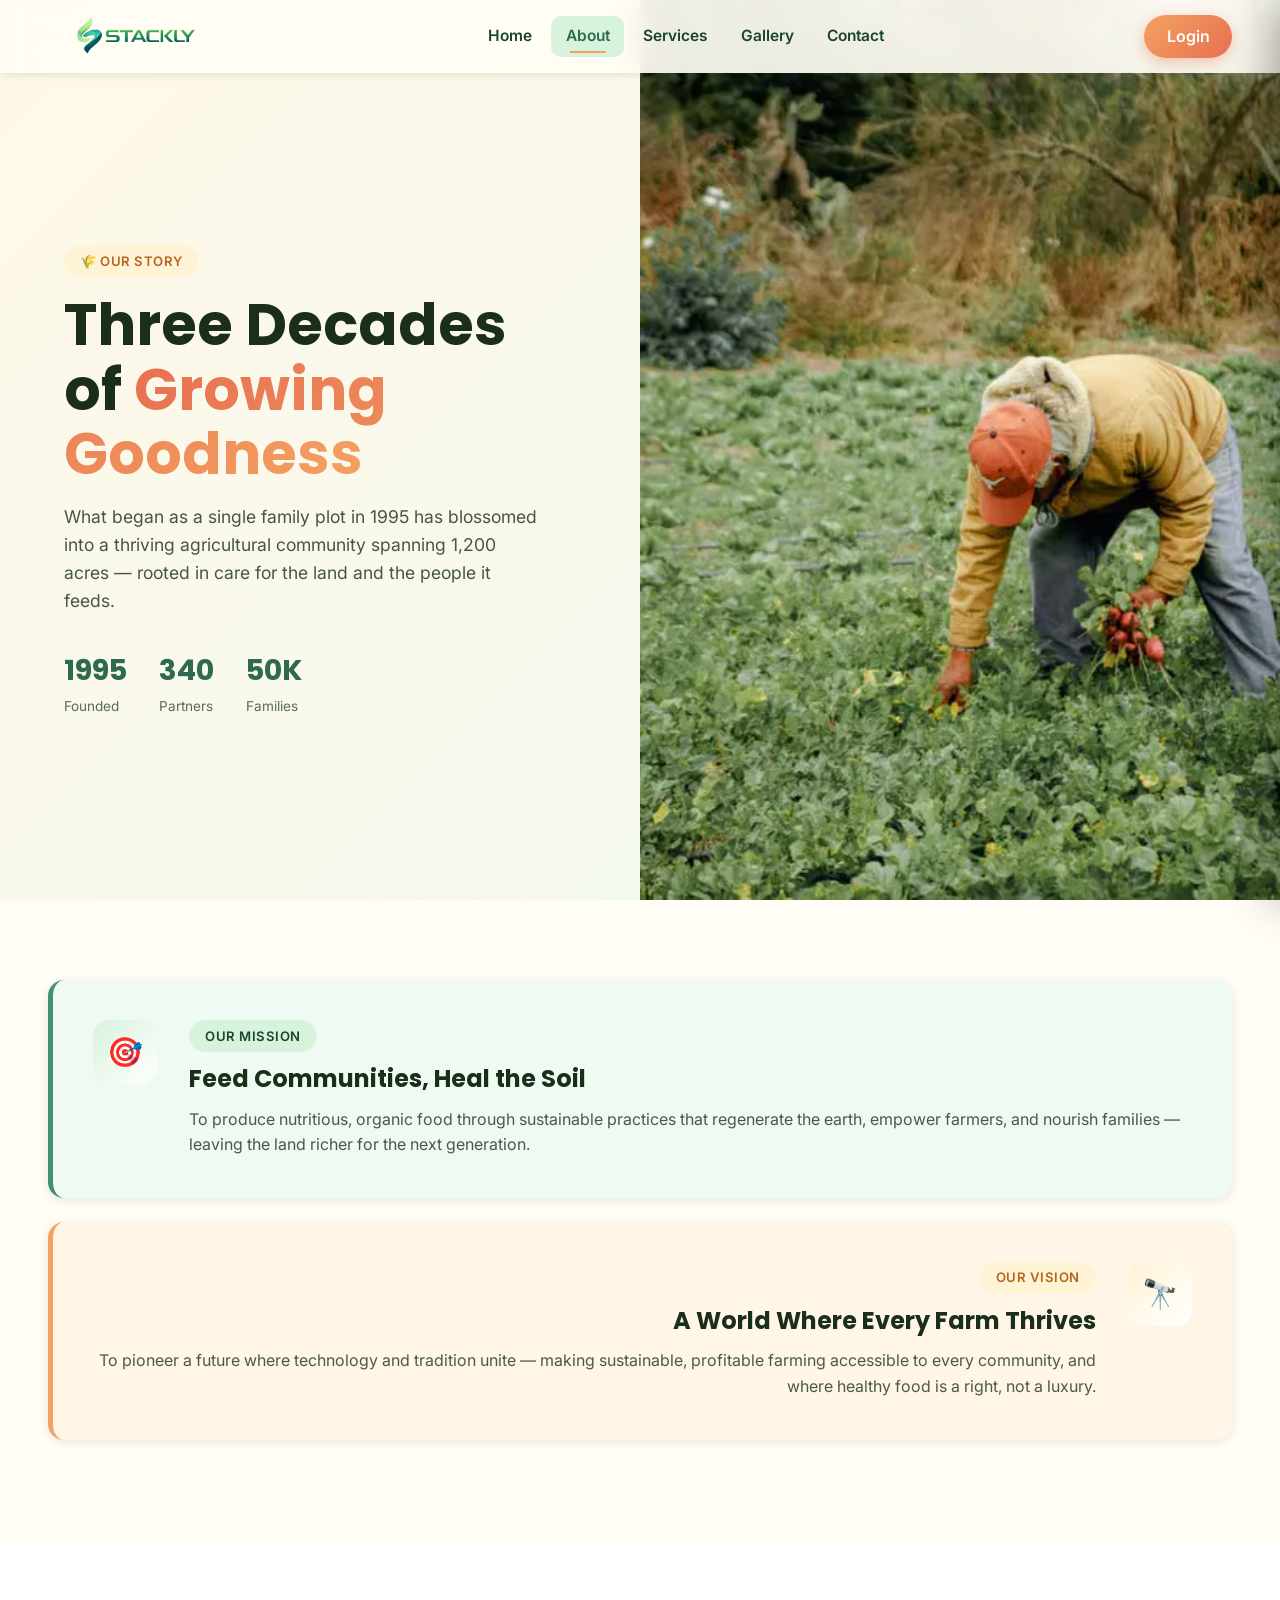
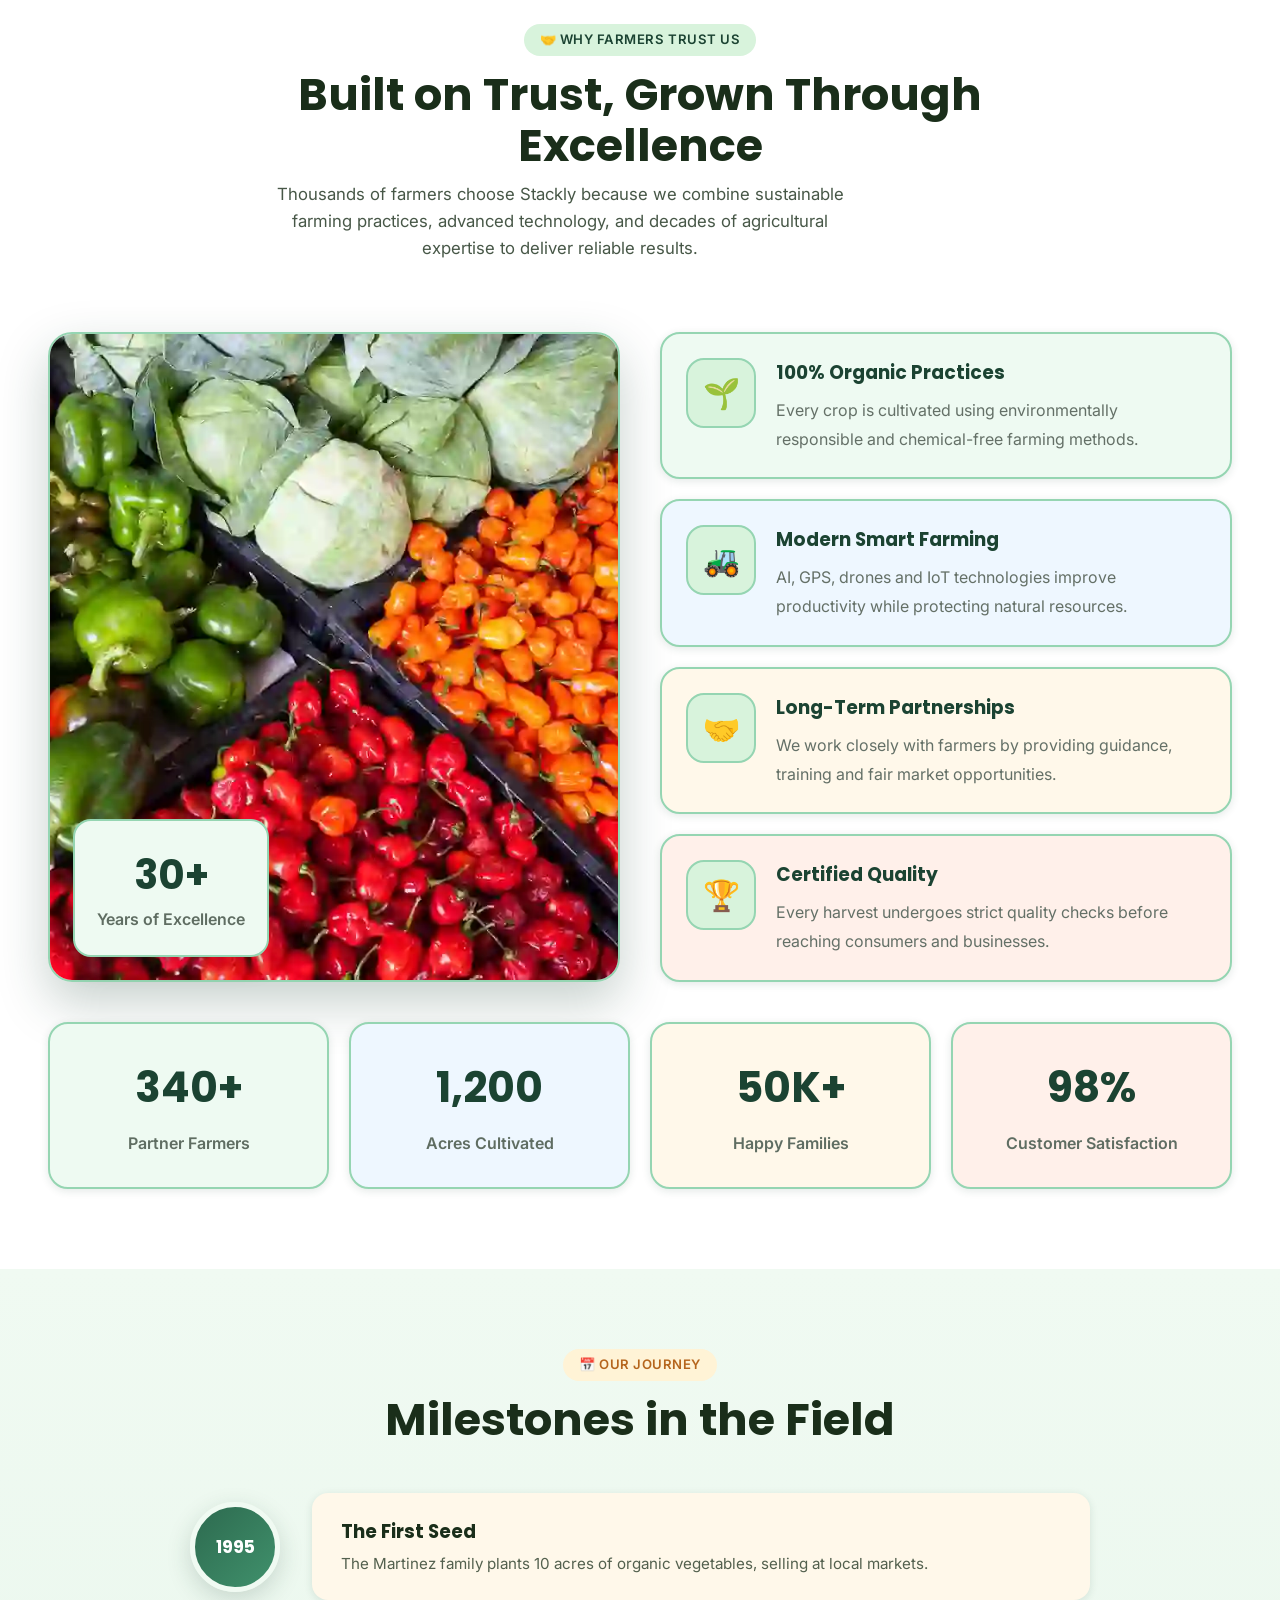
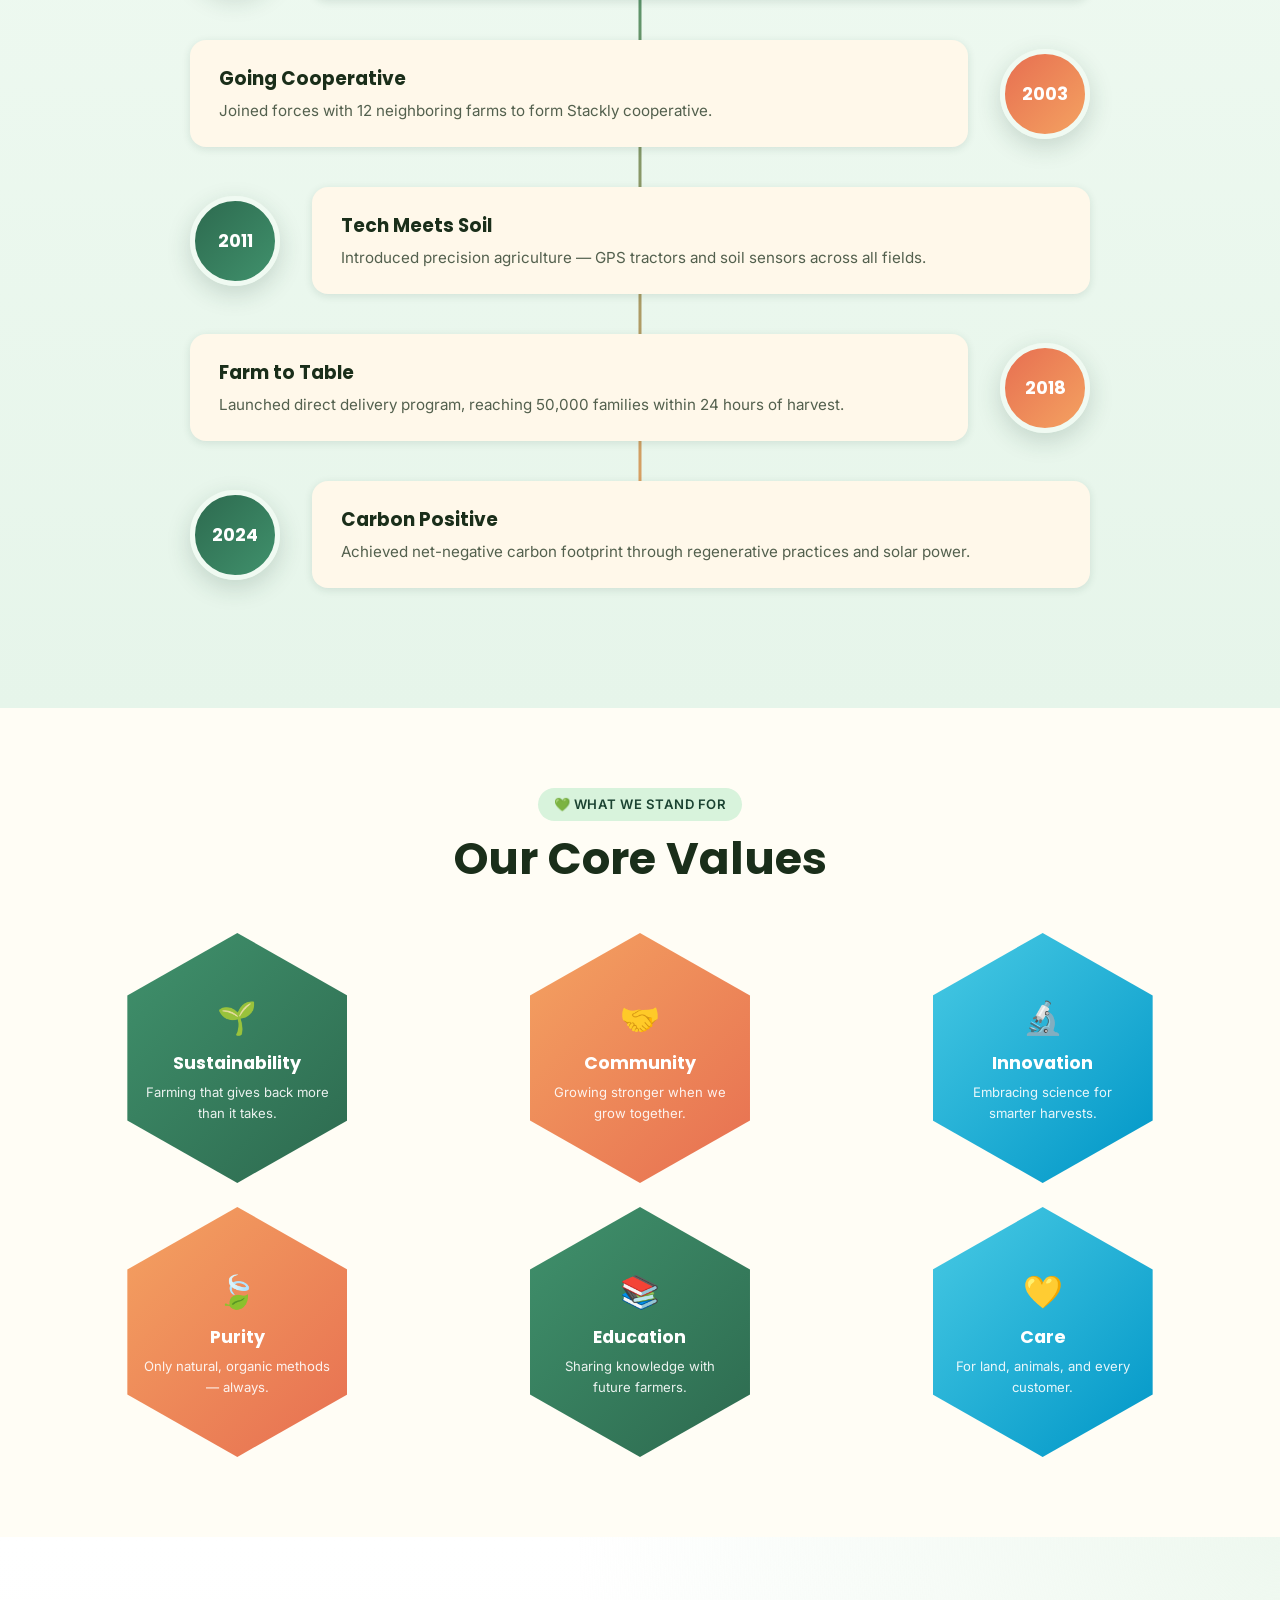
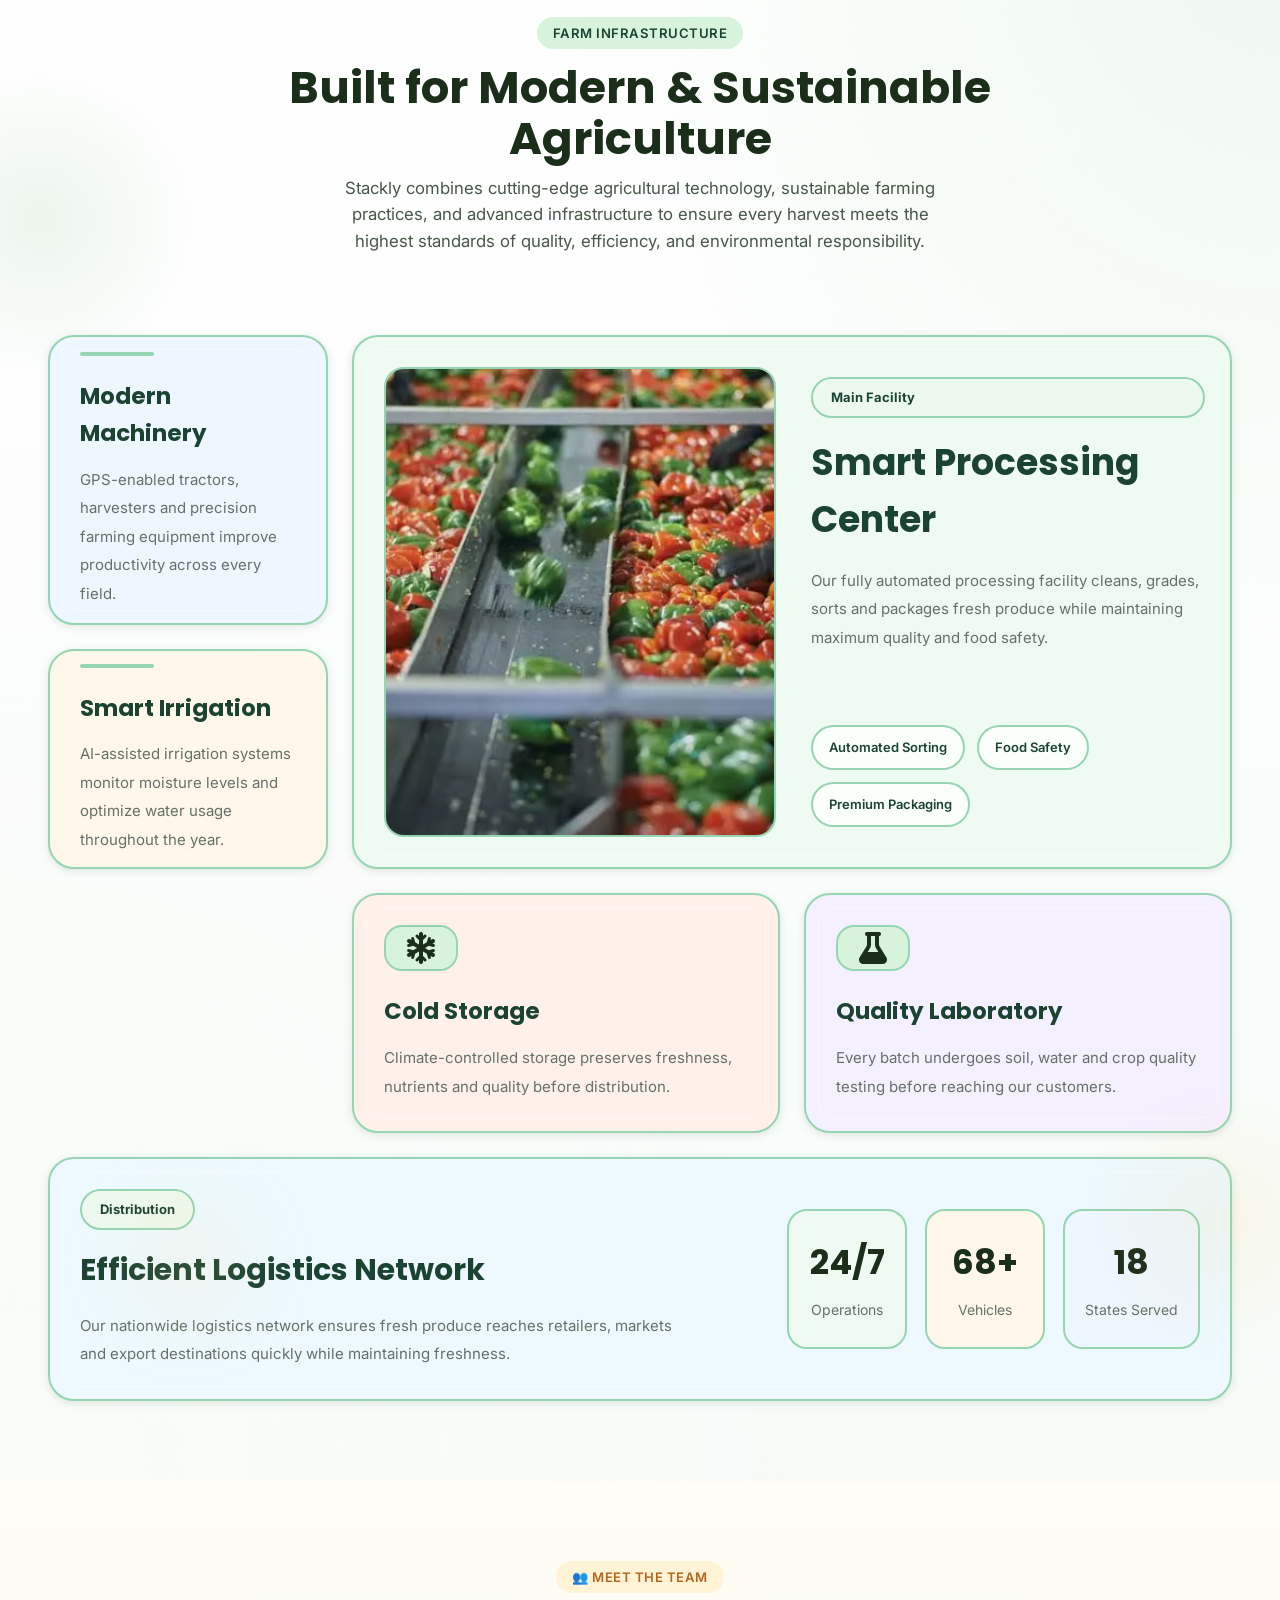
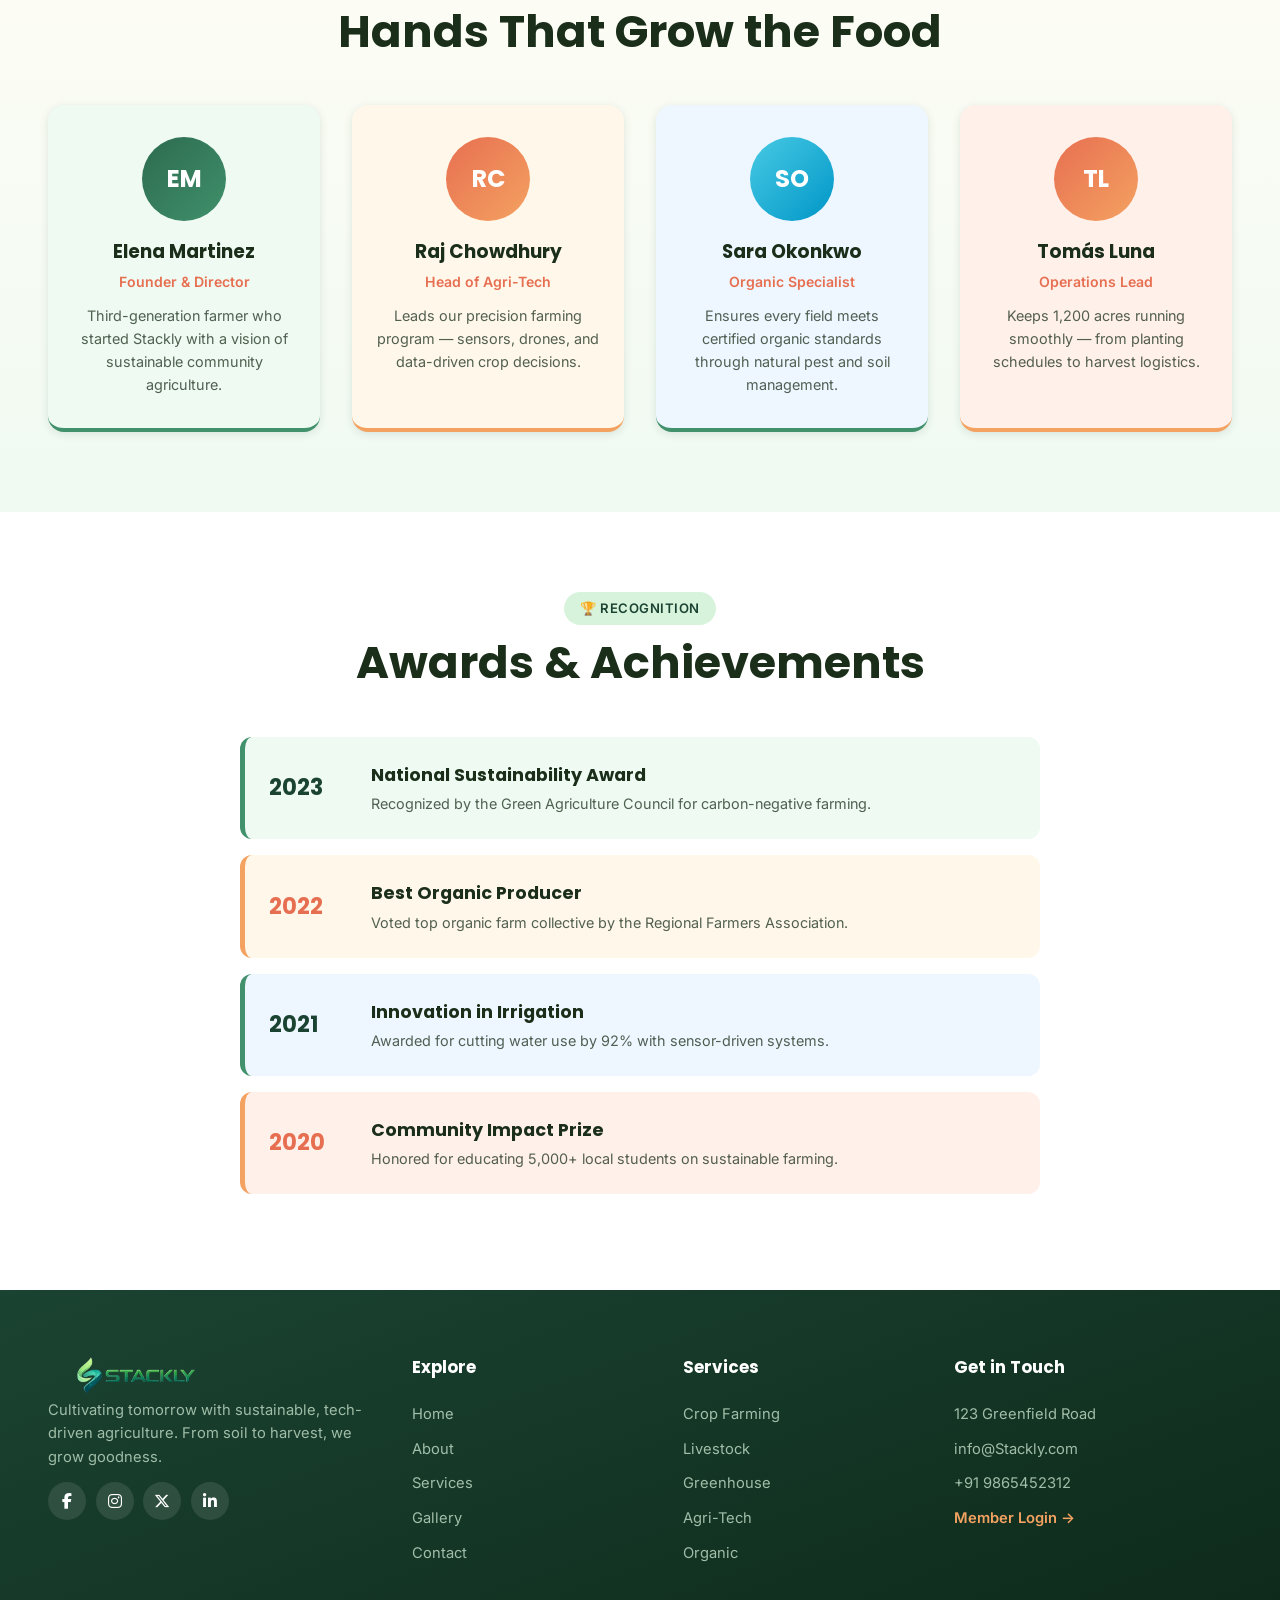
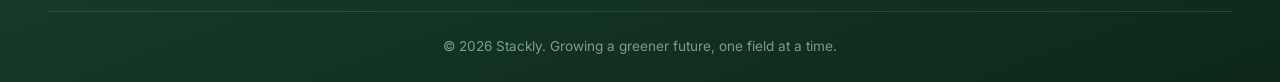
==== about.html @ 9f29d757 "first commit" ====
<!DOCTYPE html>
<html lang="en">
<head>
  <meta charset="UTF-8" />
  <meta name="viewport" content="width=device-width, initial-scale=1.0" />
  <title>Stackly — About</title>
  <link rel="preconnect" href="https://fonts.googleapis.com">
  <link
      rel="stylesheet"
      href="https://cdnjs.cloudflare.com/ajax/libs/font-awesome/6.7.2/css/all.min.css"
    />
  <link href="https://fonts.googleapis.com/css2?family=Poppins:wght@400;600;700&family=Inter:wght@400;500;600&display=swap" rel="stylesheet">
  <link rel="stylesheet" href="css/common.css">
  <link rel="stylesheet" href="css/about.css">
</head>
<body>

  <!-- ===== NAVBAR ===== -->
  <nav class="navbar">
    <a href="index.html" class="nav-brand">
    <img src="/images/logoimg.webp" alt="Stackly Logo" class="nav-logo">
</a>
    <div class="nav-links">
      <a href="index.html" data-nav>Home</a>
      <a href="about.html" data-nav>About</a>
      <a href="services.html" data-nav>Services</a>
      <a href="gallery.html" data-nav>Gallery</a>
      <a href="contact.html" data-nav>Contact</a>
    </div>
    <div class="nav-actions">
      <a href="login.html" class="btn-login">Login</a>
      <button class="hamburger" aria-label="Menu"><span></span><span></span><span></span></button>
    </div>
  </nav>

  <!-- ===== MOBILE DRAWER ===== -->
  <div class="drawer-overlay"></div>
  <aside class="mobile-drawer">
    <div class="drawer-header"><h3>Menu</h3><button class="drawer-close" aria-label="Close">✕</button></div>
    <nav>
      <a href="index.html" data-nav>Home</a>
      <a href="about.html" data-nav>About</a>
      <a href="services.html" data-nav>Services</a>
      <a href="gallery.html" data-nav>Gallery</a>
      <a href="contact.html" data-nav>Contact</a>
    </nav>
    <div class="drawer-login-wrap"><a href="login.html" class="drawer-login">Login</a></div>
  </aside>

  <!-- ===== SECTION 1: PAGE HERO (split layout) ===== -->
  <section class="page-hero">
    <div class="ph-left">
      <span class="eyebrow gold-eyebrow">🌾 Our Story</span>
      <h1>Three Decades of <span class="grad-amber">Growing Goodness</span></h1>
      <p>What began as a single family plot in 1995 has blossomed into a thriving agricultural community spanning 1,200 acres — rooted in care for the land and the people it feeds.</p>
      <div class="ph-quick">
        <div><strong>1995</strong><span>Founded</span></div>
        <div><strong>340</strong><span>Partners</span></div>
        <div><strong>50K</strong><span>Families</span></div>
      </div>
    </div>
    <div class="ph-right">
      <img src="images/about1.webp" alt="Farmer harvesting vegetables">
    </div>
  </section>

  <!-- ===== SECTION 2: MISSION & VISION (alternating cards) ===== -->
  <section class="section mv-section">
    <div class="container">
      <div class="mv-card reveal">
        <div class="mv-icon">🎯</div>
        <div>
          <span class="eyebrow green-eyebrow">Our Mission</span>
          <h2>Feed Communities, Heal the Soil</h2>
          <p>To produce nutritious, organic food through sustainable practices that regenerate the earth, empower farmers, and nourish families — leaving the land richer for the next generation.</p>
        </div>
      </div>
      <div class="mv-card alt reveal">
        <div class="mv-icon">🔭</div>
        <div>
          <span class="eyebrow gold-eyebrow">Our Vision</span>
          <h2>A World Where Every Farm Thrives</h2>
          <p>To pioneer a future where technology and tradition unite — making sustainable, profitable farming accessible to every community, and where healthy food is a right, not a luxury.</p>
        </div>
      </div>
    </div>
  </section>

<!--=========================================
        WHY FARMERS TRUST US
==========================================-->
<section class="section trust-section">

    <div class="container">

        <div class="trust-heading reveal">

            <span class="eyebrow green-eyebrow">
                🤝 Why Farmers Trust Us
            </span>

            <h2 class="section-title">
                Built on Trust, Grown Through Excellence
            </h2>

            <p class="section-sub">
                Thousands of farmers choose Stackly because we combine
                sustainable farming practices, advanced technology, and
                decades of agricultural expertise to deliver reliable results.
            </p>

        </div>

        <div class="trust-layout">

            <!-- LEFT -->

            <div class="trust-image reveal">

                <img src="images/vegetables.webp"
                    alt="Farmer in field">

                <div class="experience-badge">

                    <h3>30+</h3>

                    <span>Years of Excellence</span>

                </div>

            </div>

            <!-- RIGHT -->

            <div class="trust-content">

                <div class="trust-card reveal">

                    <div class="trust-icon">🌱</div>

                    <div>

                        <h3>100% Organic Practices</h3>

                        <p>
                            Every crop is cultivated using environmentally
                            responsible and chemical-free farming methods.
                        </p>

                    </div>

                </div>

                <div class="trust-card reveal">

                    <div class="trust-icon">🚜</div>

                    <div>

                        <h3>Modern Smart Farming</h3>

                        <p>
                            AI, GPS, drones and IoT technologies improve
                            productivity while protecting natural resources.
                        </p>

                    </div>

                </div>

                <div class="trust-card reveal">

                    <div class="trust-icon">🤝</div>

                    <div>

                        <h3>Long-Term Partnerships</h3>

                        <p>
                            We work closely with farmers by providing
                            guidance, training and fair market opportunities.
                        </p>

                    </div>

                </div>

                <div class="trust-card reveal">

                    <div class="trust-icon">🏆</div>

                    <div>

                        <h3>Certified Quality</h3>

                        <p>
                            Every harvest undergoes strict quality checks
                            before reaching consumers and businesses.
                        </p>

                    </div>

                </div>

            </div>

        </div>

        <!-- Statistics -->

        <div class="trust-stats">

            <div class="stat-card reveal">

                <h3>340+</h3>

                <span>Partner Farmers</span>

            </div>

            <div class="stat-card reveal">

                <h3>1,200</h3>

                <span>Acres Cultivated</span>

            </div>

            <div class="stat-card reveal">

                <h3>50K+</h3>

                <span>Happy Families</span>

            </div>

            <div class="stat-card reveal">

                <h3>98%</h3>

                <span>Customer Satisfaction</span>

            </div>

        </div>

    </div>

</section>

  <!-- ===== SECTION 3: TIMELINE (vertical zigzag) ===== -->
  <section class="section timeline-section">
    <div class="container">
      <div class="timeline-head reveal">
        <span class="eyebrow gold-eyebrow">📅 Our Journey</span>
        <h2 class="section-title">Milestones in the Field</h2>
      </div>
      <div class="timeline">
        <div class="tl-item reveal">
          <div class="tl-marker">1995</div>
          <div class="tl-content"><h3>The First Seed</h3><p>The Martinez family plants 10 acres of organic vegetables, selling at local markets.</p></div>
        </div>
        <div class="tl-item right reveal">
          <div class="tl-marker">2003</div>
          <div class="tl-content"><h3>Going Cooperative</h3><p>Joined forces with 12 neighboring farms to form Stackly cooperative.</p></div>
        </div>
        <div class="tl-item reveal">
          <div class="tl-marker">2011</div>
          <div class="tl-content"><h3>Tech Meets Soil</h3><p>Introduced precision agriculture — GPS tractors and soil sensors across all fields.</p></div>
        </div>
        <div class="tl-item right reveal">
          <div class="tl-marker">2018</div>
          <div class="tl-content"><h3>Farm to Table</h3><p>Launched direct delivery program, reaching 50,000 families within 24 hours of harvest.</p></div>
        </div>
        <div class="tl-item reveal">
          <div class="tl-marker">2024</div>
          <div class="tl-content"><h3>Carbon Positive</h3><p>Achieved net-negative carbon footprint through regenerative practices and solar power.</p></div>
        </div>
      </div>
    </div>
  </section>

  <!-- ===== SECTION 4: VALUES (icon hexagons) ===== -->
  <section class="section values-section">
    <div class="container">
      <div class="values-head reveal">
        <span class="eyebrow green-eyebrow">💚 What We Stand For</span>
        <h2 class="section-title">Our Core Values</h2>
      </div>
      <div class="values-grid">
        <div class="value-hex reveal"><div class="hex-inner"><span>🌱</span><h3>Sustainability</h3><p>Farming that gives back more than it takes.</p></div></div>
        <div class="value-hex reveal"><div class="hex-inner"><span>🤝</span><h3>Community</h3><p>Growing stronger when we grow together.</p></div></div>
        <div class="value-hex reveal"><div class="hex-inner"><span>🔬</span><h3>Innovation</h3><p>Embracing science for smarter harvests.</p></div></div>
        <div class="value-hex reveal"><div class="hex-inner"><span>🍃</span><h3>Purity</h3><p>Only natural, organic methods — always.</p></div></div>
        <div class="value-hex reveal"><div class="hex-inner"><span>📚</span><h3>Education</h3><p>Sharing knowledge with future farmers.</p></div></div>
        <div class="value-hex reveal"><div class="hex-inner"><span>💛</span><h3>Care</h3><p>For land, animals, and every customer.</p></div></div>
      </div>
    </div>
  </section>

<!--==========================================
        FARM INFRASTRUCTURE
===========================================-->

<section class="section infrastructure-section">

    <div class="container">

        <!-- Heading -->

        <div class="infrastructure-heading reveal">

            <span class="eyebrow green-eyebrow">
                Farm Infrastructure
            </span>

            <h2 class="section-title">
                Built for Modern & Sustainable Agriculture
            </h2>

            <p class="section-sub">
                Stackly combines cutting-edge agricultural technology,
                sustainable farming practices, and advanced infrastructure to
                ensure every harvest meets the highest standards of quality,
                efficiency, and environmental responsibility.
            </p>

        </div>

        <!--======================================
                BENTO GRID
        =======================================-->

        <div class="infra-grid">

            <!-- Large Processing Unit -->

            <article class="infra-card processing reveal">

                <div class="infra-image">

                    <img src="images/processing centre.webp"
                        alt="Processing Unit">

                </div>

                <div class="infra-content">

                    <span class="infra-label">

                        Main Facility

                    </span>

                    <h3>

                        Smart Processing Center

                    </h3>

                    <p>

                        Our fully automated processing facility cleans,
                        grades, sorts and packages fresh produce while
                        maintaining maximum quality and food safety.

                    </p>

                    <div class="infra-features">

                        <span>Automated Sorting</span>

                        <span>Food Safety</span>

                        <span>Premium Packaging</span>

                    </div>

                </div>

            </article>

            <!-- Machinery -->

            <article class="infra-card machinery reveal">

                <div class="infra-icon">

                    <i class="fa-solid fa-tractor"></i>

                </div>

                <h4>

                    Modern Machinery

                </h4>

                <p>

                    GPS-enabled tractors, harvesters and precision farming
                    equipment improve productivity across every field.

                </p>

            </article>

            <!-- Irrigation -->

            <article class="infra-card irrigation reveal">

                <div class="infra-icon">

                    <i class="fa-solid fa-droplet"></i>

                </div>

                <h4>

                    Smart Irrigation

                </h4>

                <p>

                    AI-assisted irrigation systems monitor moisture levels
                    and optimize water usage throughout the year.

                </p>

            </article>

            <!-- Cold Storage -->

            <article class="infra-card storage reveal">

                <div class="infra-icon">

                    <i class="fa-solid fa-snowflake"></i>

                </div>

                <h4>

                    Cold Storage

                </h4>

                <p>

                    Climate-controlled storage preserves freshness,
                    nutrients and quality before distribution.

                </p>

            </article>

            <!-- Quality Lab -->

            <article class="infra-card laboratory reveal">

                <div class="infra-icon">

                    <i class="fa-solid fa-flask"></i>

                </div>

                <h4>

                    Quality Laboratory

                </h4>

                <p>

                    Every batch undergoes soil, water and crop quality
                    testing before reaching our customers.

                </p>

            </article>

            <!-- Logistics -->

            <article class="infra-card logistics reveal">

                <div class="logistics-content">

                    <div>

                        <span class="infra-label">

                            Distribution

                        </span>

                        <h3>

                            Efficient Logistics Network

                        </h3>

                        <p>

                            Our nationwide logistics network ensures fresh
                            produce reaches retailers, markets and export
                            destinations quickly while maintaining freshness.

                        </p>

                    </div>

                    <div class="logistics-stats">

                        <div>

                            <h2>

                                24/7

                            </h2>

                            <span>

                                Operations

                            </span>

                        </div>

                        <div>

                            <h2>

                                120+

                            </h2>

                            <span>

                                Vehicles

                            </span>

                        </div>

                        <div>

                            <h2>

                                18

                            </h2>

                            <span>

                                States Served

                            </span>

                        </div>

                    </div>

                </div>

            </article>

        </div>

    </div>

</section>



  <!-- ===== SECTION 5: TEAM (profile cards) ===== -->
  <section class="section team-section">
    <div class="container">
      <div class="team-head reveal">
        <span class="eyebrow gold-eyebrow">👥 Meet the Team</span>
        <h2 class="section-title">Hands That Grow the Food</h2>
      </div>
      <div class="team-grid">
        <div class="team-card reveal">
          <div class="team-avatar">EM</div>
          <h3>Elena Martinez</h3><span>Founder & Director</span>
          <p>Third-generation farmer who started Stackly with a vision of sustainable community agriculture.</p>
        </div>
        <div class="team-card reveal">
          <div class="team-avatar">RC</div>
          <h3>Raj Chowdhury</h3><span>Head of Agri-Tech</span>
          <p>Leads our precision farming program — sensors, drones, and data-driven crop decisions.</p>
        </div>
        <div class="team-card reveal">
          <div class="team-avatar">SO</div>
          <h3>Sara Okonkwo</h3><span>Organic Specialist</span>
          <p>Ensures every field meets certified organic standards through natural pest and soil management.</p>
        </div>
        <div class="team-card reveal">
          <div class="team-avatar">TL</div>
          <h3>Tomás Luna</h3><span>Operations Lead</span>
          <p>Keeps 1,200 acres running smoothly — from planting schedules to harvest logistics.</p>
        </div>
      </div>
    </div>
  </section>

  <!-- ===== SECTION 6: ACHIEVEMENTS / AWARDS ===== -->
  <section class="section awards-section">
    <div class="container">
      <div class="awards-head reveal">
        <span class="eyebrow green-eyebrow">🏆 Recognition</span>
        <h2 class="section-title">Awards & Achievements</h2>
      </div>
      <div class="awards-grid">
        <div class="award-row reveal"><div class="award-year">2023</div><div><h3>National Sustainability Award</h3><p>Recognized by the Green Agriculture Council for carbon-negative farming.</p></div></div>
        <div class="award-row reveal"><div class="award-year">2022</div><div><h3>Best Organic Producer</h3><p>Voted top organic farm collective by the Regional Farmers Association.</p></div></div>
        <div class="award-row reveal"><div class="award-year">2021</div><div><h3>Innovation in Irrigation</h3><p>Awarded for cutting water use by 92% with sensor-driven systems.</p></div></div>
        <div class="award-row reveal"><div class="award-year">2020</div><div><h3>Community Impact Prize</h3><p>Honored for educating 5,000+ local students on sustainable farming.</p></div></div>
      </div>
    </div>
  </section>

  <footer class="footer" data-footer></footer>
  <script src="js/common.js"></script>
  <script src="js/about.js"></script>
</body>
</html>
---- css/common.css ----
/* ============================================================
   AgroHarvest — Shared Styles (Navbar, Mobile Drawer, Footer)
   ============================================================ */

:root {
  --green-deep: #1b4332;
  --green-forest: #2d6a4f;
  --green-leaf: #40916c;
  --green-light: #95d5b2;
  --green-mint: #d8f3dc;
  --sun-gold: #f4a261;
  --sun-amber: #e76f51;
  --soil-brown: #774936;
  --sky-blue: #48cae4;
  --cream: #fffdf5;
  --ink: #1a2e1a;

  --shadow-sm: 0 2px 8px rgba(27, 67, 50, 0.12);
  --shadow-md: 0 8px 24px rgba(27, 67, 50, 0.18);
  --shadow-lg: 0 20px 50px rgba(27, 67, 50, 0.25);

  --radius: 16px;
  --transition: 0.35s cubic-bezier(0.4, 0, 0.2, 1);

  --font-head: 'Poppins', system-ui, sans-serif;
  --font-body: 'Inter', system-ui, sans-serif;
}

* { margin: 0; padding: 0; box-sizing: border-box; }

html { scroll-behavior: smooth; }

body {
  font-family: var(--font-body);
  color: var(--ink);
  line-height: 1.6;
  overflow-x: hidden;
  background: var(--cream);
}

img { max-width: 100%; display: block; }
a { text-decoration: none; color: inherit; }
ul { list-style: none; }
button { font-family: inherit; cursor: pointer; border: none; background: none; }

/* ===================== NAVBAR ===================== */
.navbar {
  position: fixed;
  top: 0; left: 0; right: 0;
  z-index: 1000;
  display: flex;
  align-items: center;
  justify-content: space-between;
  padding: 0.9rem clamp(1rem, 4vw, 3rem);
  background: rgba(255, 253, 245, 0.92);
  backdrop-filter: blur(14px);
  box-shadow: var(--shadow-sm);
  transition: padding var(--transition);
}

.navbar.scrolled { padding: 0.5rem clamp(1rem, 4vw, 3rem); }

.nav-brand {
  display: flex;
  align-items: center;
  gap: 0.6rem;
  font-family: var(--font-head);
  font-weight: 700;
  font-size: 1.35rem;
  color: var(--green-deep);
}

.nav-brand .leaf-icon {
  width: 38px; height: 38px;
  display: grid; place-items: center;
  background: linear-gradient(135deg, var(--green-leaf), var(--green-forest));
  border-radius: 12px;
  color: #fff;
  font-size: 1.2rem;
  box-shadow: var(--shadow-sm);
}

.nav-links {
  display: flex;
  align-items: center;
  gap: 0.3rem;
}

.nav-links a {
  position: relative;
  padding: 0.5rem 0.9rem;
  font-weight: 600;
  font-size: 0.97rem;
  color: var(--green-deep);
  border-radius: 10px;
  transition: all var(--transition);
}

.nav-links a::after {
  content: '';
  position: absolute;
  bottom: 4px; left: 50%;
  width: 0; height: 2px;
  background: var(--sun-gold);
  transition: all var(--transition);
  transform: translateX(-50%);
}

.nav-links a:hover,
.nav-links a.active {
  color: var(--green-forest);
  background: var(--green-mint);
}

.nav-links a:hover::after,
.nav-links a.active::after { width: 50%; }

.nav-actions { display: flex; align-items: center; gap: 0.7rem; }

.btn-login {
  padding: 0.55rem 1.4rem;
  background: linear-gradient(135deg, var(--sun-gold), var(--sun-amber));
  color: #fff;
  font-weight: 600;
  border-radius: 30px;
  box-shadow: 0 4px 14px rgba(231, 111, 81, 0.4);
  transition: all var(--transition);
}

.btn-login:hover {
  transform: translateY(-2px);
  box-shadow: 0 8px 22px rgba(231, 111, 81, 0.55);
}

/* Hamburger */
.hamburger {
  display: none;
  flex-direction: column;
  gap: 5px;
  padding: 8px;
  z-index: 1100;
}

.hamburger span {
  width: 26px; height: 3px;
  background: var(--green-deep);
  border-radius: 3px;
  transition: all var(--transition);
}

.hamburger.active span:nth-child(1) { transform: translateY(8px) rotate(45deg); }
.hamburger.active span:nth-child(2) { opacity: 0; }
.hamburger.active span:nth-child(3) { transform: translateY(-8px) rotate(-45deg); }

/* ===================== MOBILE DRAWER (full height, half width) ===================== */
.mobile-drawer {
  position: fixed;
  top: 0; right: 0;
  height: 100vh;
  width: 50vw;
  min-width: 280px;
  background: linear-gradient(180deg, var(--green-deep) 0%, var(--green-forest) 100%);
  z-index: 1050;
  display: flex;
  flex-direction: column;
  padding: 5rem 1.8rem 2rem;
  transform: translateX(100%);
  transition: transform var(--transition);
  box-shadow: -10px 0 40px rgba(0,0,0,0.3);
  overflow-y: auto;
}

.mobile-drawer.open { transform: translateX(0); }

.drawer-header {
  display: flex;
  align-items: center;
  justify-content: space-between;
  margin-bottom: 2rem;
  color: #fff;
}

.drawer-header h3 {
  font-family: var(--font-head);
  font-size: 1.3rem;
}

.drawer-close {
  width: 40px; height: 40px;
  display: grid; place-items: center;
  background: rgba(255,255,255,0.15);
  border-radius: 50%;
  color: #fff;
  font-size: 1.4rem;
  transition: all var(--transition);
}

.drawer-close:hover { background: var(--sun-amber); transform: rotate(90deg); }

.mobile-drawer nav {
  display: flex;
  flex-direction: column;
  gap: 0.3rem;
  flex: 1;
}

.mobile-drawer nav a {
  padding: 0.9rem 1rem;
  font-size: 1.1rem;
  font-weight: 600;
  color: var(--green-mint);
  border-radius: 12px;
  transition: all var(--transition);
  display: flex;
  align-items: center;
  gap: 0.7rem;
}

.mobile-drawer nav a::before {
  content: '›';
  font-size: 1.4rem;
  color: var(--sun-gold);
  opacity: 0;
  transform: translateX(-8px);
  transition: all var(--transition);
}

.mobile-drawer nav a:hover,
.mobile-drawer nav a.active {
  background: rgba(255,255,255,0.12);
  color: #fff;
  padding-left: 1.4rem;
}

.mobile-drawer nav a:hover::before,
.mobile-drawer nav a.active::before { opacity: 1; transform: translateX(0); }

.drawer-login-wrap {
  margin-top: auto;
  padding-top: 1.5rem;
  border-top: 1px solid rgba(255,255,255,0.15);
}

.drawer-login {
  width: 100%;
  padding: 0.95rem;
  background: linear-gradient(135deg, var(--sun-gold), var(--sun-amber));
  color: #fff;
  font-weight: 700;
  font-size: 1.05rem;
  border-radius: 14px;
  box-shadow: 0 6px 20px rgba(231,111,81,0.45);
  transition: all var(--transition);
}

.drawer-login:hover { transform: translateY(-2px); box-shadow: 0 10px 28px rgba(231,111,81,0.6); }

/* Overlay */
.drawer-overlay {
  position: fixed;
  inset: 0;
  background: rgba(0,0,0,0.5);
  z-index: 1040;
  opacity: 0;
  visibility: hidden;
  transition: all var(--transition);
}

.drawer-overlay.show { opacity: 1; visibility: visible; }

/* ===================== FOOTER ===================== */
.footer {
  background: linear-gradient(160deg, var(--green-deep), #0d2818);
  color: var(--green-mint);
  padding: 4rem clamp(1rem, 4vw, 3rem) 1.5rem;
}

.footer-grid {
  display: grid;
  grid-template-columns: 1.4fr 1fr 1fr 1.2fr;
  gap: 2.5rem;
  max-width: 1200px;
  margin: 0 auto;
}

.footer-brand .logo-row {
  display: flex; align-items: center; gap: 0.6rem;
  font-family: var(--font-head); font-weight: 700; font-size: 1.3rem;
  color: #fff; margin-bottom: 1rem;
}

.footer-brand p { color: rgba(216,243,220,0.7); font-size: 0.92rem; }

.footer-col h4 {
  font-family: var(--font-head);
  color: #fff;
  margin-bottom: 1rem;
  font-size: 1.05rem;
}

.footer-col a {
  display: block;
  padding: 0.35rem 0;
  color: rgba(216,243,220,0.72);
  font-size: 0.92rem;
  transition: all var(--transition);
}

.footer-col a:hover { color: var(--sun-gold); padding-left: 6px; }

.footer-social { display: flex; gap: 0.6rem; margin-top: 0.8rem; }

.footer-social a {
  width: 38px; height: 38px;
  display: grid; place-items: center;
  background: rgba(255,255,255,0.1);
  border-radius: 50%;
  color: #fff;
  font-size: 1rem;
  transition: all var(--transition);
}

.footer-social a:hover { background: var(--sun-gold); transform: translateY(-3px); }

.footer-bottom {
  max-width: 1200px;
  margin: 2.5rem auto 0;
  padding-top: 1.5rem;
  border-top: 1px solid rgba(255,255,255,0.12);
  text-align: center;
  font-size: 0.85rem;
  color: rgba(216,243,220,0.55);
}

/* Reveal on scroll */
.reveal {
  opacity: 0;
  transform: translateY(40px);
  transition: opacity 0.7s ease, transform 0.7s ease;
}

.reveal.visible { opacity: 1; transform: translateY(0); }

/* Section spacing helper */
.section { padding: 5rem clamp(1rem, 5vw, 3rem); }
.section-tight { padding: 3.5rem clamp(1rem, 5vw, 3rem); }

.container { max-width: 1200px; margin: 0 auto; }

/* Section eyebrow + heading pattern */
.eyebrow {
  display: inline-flex;
  align-items: center;
  gap: 0.5rem;
  padding: 0.35rem 1rem;
  border-radius: 30px;
  font-size: 0.82rem;
  font-weight: 600;
  letter-spacing: 0.04em;
  text-transform: uppercase;
}

.section-title {
  font-family: var(--font-head);
  font-size: clamp(1.8rem, 4vw, 2.8rem);
  font-weight: 700;
  line-height: 1.15;
  margin: 0.8rem 0 0.6rem;
}

.section-sub {
  max-width: 600px;
  font-size: 1.05rem;
  opacity: 0.8;
}

/* ===================== RESPONSIVE ===================== */
@media (max-width: 900px) {
  .footer-grid { grid-template-columns: 1fr 1fr; gap: 2rem; }
}

@media (max-width: 768px) {
  .nav-links, .nav-actions .btn-login { display: none; }
  .hamburger { display: flex; }
  .mobile-drawer { width: 50vw; }
}

@media (max-width: 480px) {
  .mobile-drawer { width: 75vw; }
  .footer-grid { grid-template-columns: 1fr; }
}

.nav-brand{
    display:flex;
    align-items:center;
}

.nav-logo{
    width:180px;
    height:auto;
    display:block;
    object-fit:contain;
    transition:transform .3s ease;
}

.nav-logo:hover{
    transform:scale(1.03);
}

/* Tablet */
@media (max-width:768px){
    .nav-logo{
        width:150px;
    }
}

/* Mobile */
@media (max-width:480px){
    .nav-logo{
        width:130px;
    }
}
---- css/about.css ----
/* ============================================================
   AgroHarvest — About Page Styles (unique pattern)
   ============================================================ */

/* ===== SECTION 1: PAGE HERO (split) ===== */
.page-hero {
  display: grid;
  grid-template-columns: 1fr 1fr;
  min-height: 100vh;
  align-items: center;
  background: linear-gradient(135deg, #fff8e7, #f0faf2);
}

.ph-left {
  padding: 7rem clamp(1.5rem, 5vw, 4rem) 3rem;
}
.ph-left h1 {
  font-family: var(--font-head);
  font-size: clamp(2rem, 5vw, 3.6rem);
  line-height: 1.12;
  margin: 1rem 0;
  color: var(--ink);
}
.grad-amber { background: linear-gradient(135deg, var(--sun-amber), var(--sun-gold)); -webkit-background-clip: text; background-clip: text; -webkit-text-fill-color: transparent; }
.ph-left p { font-size: 1.1rem; opacity: 0.8; max-width: 480px; margin-bottom: 2rem; }

.ph-quick { display: flex; gap: 2rem; flex-wrap: wrap; }
.ph-quick div { text-align: left; }
.ph-quick strong { display: block; font-family: var(--font-head); font-size: 1.8rem; color: var(--green-forest); }
.ph-quick span { font-size: 0.85rem; opacity: 0.7; }

.ph-right { height: 100%; min-height: 100vh; overflow: hidden; }
.ph-right img { width: 100%; height: 100%; object-fit: cover; }

/* eyebrow variants reused */
.green-eyebrow { background: var(--green-mint); color: var(--green-deep); }
.gold-eyebrow { background: #fff3d6; color: #b5651d; }

/* ===== SECTION 2: MISSION & VISION ===== */
.mv-section { background: var(--cream); }
.mv-card {
  display: flex;
  gap: 2rem;
  align-items: flex-start;
  background: #fff;
  padding: 2.5rem;
  border-radius: var(--radius);
  box-shadow: var(--shadow-sm);
  margin-bottom: 1.5rem;
  border-left: 5px solid var(--green-leaf);
  transition: all var(--transition);
}
.mv-card.alt { border-left-color: var(--sun-gold); flex-direction: row-reverse; text-align: right; }
.mv-card:hover { box-shadow: var(--shadow-md); transform: translateX(6px); }
.mv-card.alt:hover { transform: translateX(-6px); }

.mv-icon {
  flex-shrink: 0;
  width: 64px; height: 64px;
  display: grid; place-items: center;
  background: linear-gradient(135deg, var(--green-mint), #fff);
  border-radius: 16px;
  font-size: 1.8rem;
}
.mv-card.alt .mv-icon { background: linear-gradient(135deg, #fff3d6, #fff); }

.mv-card h2 { font-family: var(--font-head); font-size: 1.5rem; margin: 0.5rem 0; }
.mv-card p { opacity: 0.78; }

/* ===== SECTION 3: TIMELINE ===== */
.timeline-section { background: linear-gradient(180deg, #f0faf2, #e6f5ea); }
.timeline-head { text-align: center; margin-bottom: 3rem; }

.timeline { position: relative; max-width: 900px; margin: 0 auto; }
.timeline::before {
  content: ''; position: absolute;
  left: 50%; top: 0; bottom: 0; width: 3px;
  background: linear-gradient(180deg, var(--green-leaf), var(--sun-gold));
  transform: translateX(-50%);
}

.tl-item {
  display: flex;
  align-items: center;
  gap: 2rem;
  margin-bottom: 2.5rem;
  position: relative;
}
.tl-item.right { flex-direction: row-reverse; }

.tl-marker {
  flex-shrink: 0;
  width: 90px; height: 90px;
  display: grid; place-items: center;
  background: linear-gradient(135deg, var(--green-forest), var(--green-leaf));
  color: #fff;
  font-family: var(--font-head);
  font-weight: 700;
  font-size: 1.1rem;
  border-radius: 50%;
  box-shadow: var(--shadow-md);
  z-index: 1;
  border: 5px solid #f0faf2;
}
.tl-item.right .tl-marker { background: linear-gradient(135deg, var(--sun-amber), var(--sun-gold)); }

.tl-content {
  background: #fff;
  padding: 1.5rem 1.8rem;
  border-radius: var(--radius);
  box-shadow: var(--shadow-sm);
  flex: 1;
  transition: all var(--transition);
}
.tl-content:hover { box-shadow: var(--shadow-md); transform: scale(1.02); }
.tl-content h3 { font-family: var(--font-head); margin-bottom: 0.3rem; }
.tl-content p { opacity: 0.75; font-size: 0.95rem; }

/* ===== SECTION 4: VALUES (hexagons) ===== */
.values-section { background: #fffdf5; }
.values-head { text-align: center; margin-bottom: 3rem; }

.values-grid {
  display: grid;
  grid-template-columns: repeat(auto-fit, minmax(290px, 1fr));
  gap: 1.5rem;
  justify-items: center;
}

.value-hex {
  width: 220px; height: 250px;
  clip-path: polygon(50% 0%, 100% 25%, 100% 75%, 50% 100%, 0% 75%, 0% 25%);
  background: linear-gradient(135deg, var(--green-leaf), var(--green-forest));
  display: grid; place-items: center;
  transition: all var(--transition);
  cursor: default;
}
.value-hex:nth-child(2n) { background: linear-gradient(135deg, var(--sun-gold), var(--sun-amber)); }
.value-hex:nth-child(3n) { background: linear-gradient(135deg, var(--sky-blue), #0096c7); }

.value-hex:hover { transform: translateY(-8px) scale(1.04); }

.hex-inner { text-align: center; color: #fff; padding: 1rem; }
.hex-inner span { font-size: 2rem; display: block; margin-bottom: 0.4rem; }
.hex-inner h3 { font-family: var(--font-head); font-size: 1.1rem; margin-bottom: 0.3rem; }
.hex-inner p { font-size: 0.82rem; opacity: 0.9; }

/* ===== SECTION 5: TEAM ===== */
.team-section { background: linear-gradient(180deg, #fffdf5, #f0faf2); }
.team-head { text-align: center; margin-bottom: 3rem; }

.team-grid {
  display: grid;
  grid-template-columns: repeat(auto-fit, minmax(240px, 1fr));
  gap: 2rem;
}

.team-card {
  background: #fff;
  border-radius: var(--radius);
  padding: 2rem 1.5rem;
  text-align: center;
  box-shadow: var(--shadow-sm);
  transition: all var(--transition);
  border-bottom: 4px solid var(--green-leaf);
}
.team-card:nth-child(2n) { border-bottom-color: var(--sun-gold); }
.team-card:hover { transform: translateY(-8px); box-shadow: var(--shadow-lg); }

.team-avatar {
  width: 84px; height: 84px;
  margin: 0 auto 1rem;
  border-radius: 50%;
  display: grid; place-items: center;
  font-family: var(--font-head);
  font-weight: 700;
  font-size: 1.5rem;
  color: #fff;
  background: linear-gradient(135deg, var(--green-forest), var(--green-leaf));
}
.team-card:nth-child(2n) .team-avatar { background: linear-gradient(135deg, var(--sun-amber), var(--sun-gold)); }
.team-card:nth-child(3n) .team-avatar { background: linear-gradient(135deg, var(--sky-blue), #0096c7); }

.team-card h3 { font-family: var(--font-head); margin-bottom: 0.2rem; }
.team-card span { display: block; color: var(--sun-amber); font-weight: 600; font-size: 0.88rem; margin-bottom: 0.7rem; }
.team-card p { font-size: 0.9rem; opacity: 0.75; }

/* ===== SECTION 6: AWARDS ===== */
.awards-section { background: #fff; }
.awards-head { text-align: center; margin-bottom: 3rem; }

.awards-grid { max-width: 800px; margin: 0 auto; }

.award-row {
  display: flex;
  align-items: center;
  gap: 2rem;
  padding: 1.5rem;
  margin-bottom: 1rem;
  background: linear-gradient(90deg, var(--green-mint), transparent);
  border-radius: 12px;
  border-left: 5px solid var(--green-leaf);
  transition: all var(--transition);
}
.award-row:nth-child(2n) { background: linear-gradient(90deg, #fff3d6, transparent); border-left-color: var(--sun-gold); }
.award-row:hover { transform: translateX(10px); }

.award-year {
  flex-shrink: 0;
  font-family: var(--font-head);
  font-weight: 700;
  font-size: 1.4rem;
  color: var(--green-deep);
  width: 70px;
}
.award-row:nth-child(2n) .award-year { color: var(--sun-amber); }
.award-row h3 { font-family: var(--font-head); font-size: 1.1rem; margin-bottom: 0.2rem; }
.award-row p { font-size: 0.9rem; opacity: 0.75; }

/* ===== RESPONSIVE ===== */
@media (max-width: 768px) {
  .page-hero { grid-template-columns: 1fr; }
  .ph-right { min-height: 300px; }
  .ph-left { padding-top: 6rem; }
  .timeline::before { left: 20px; }
  .tl-item, .tl-item.right { flex-direction: row; padding-left: 50px; }
  .tl-item.right .tl-content { text-align: left; }
  .mv-card, .mv-card.alt { flex-direction: column; text-align: left; }
}

/*=========================================
        WHY FARMERS TRUST US
==========================================*/

.trust-section{
    background:#fff;
}

.trust-heading{
    text-align:center;
    max-width:760px;
    margin:0 auto 70px;
}

.trust-layout{

    display:grid;
    grid-template-columns:1fr 1fr;
    gap:40px;
    align-items:stretch;
    margin-bottom:40px;

}

/* IMAGE */

.trust-image{

    position:relative;
    height:100%;

}

.trust-image img{

    width:100%;
    height:100%;
    object-fit:cover;
    border-radius:24px;
    border:2px solid var(--green-light);
    box-shadow:var(--shadow-lg);

}

.experience-badge{

    position:absolute;
    bottom:25px;
    left:25px;

    background:#fff;

    border:2px solid var(--green-light);

    border-radius:18px;

    padding:22px;

    text-align:center;

    box-shadow:var(--shadow-md);

}

.experience-badge h3{

    font-size:40px;

    color:var(--green-deep);

    font-family:var(--font-head);

}

.experience-badge span{

    font-weight:600;

    color:#5f6d62;

}

/* CONTENT */

.trust-content{

    display:grid;

    grid-template-columns:1fr;

    gap:20px;

}

.trust-card{

    display:flex;

    gap:20px;

    align-items:flex-start;

    padding:24px;

    background:#fff;

    border:2px solid var(--green-light);

    border-radius:20px;

    transition:.35s;

    box-shadow:var(--shadow-sm);

    flex:1;

}

.trust-card:hover{

    transform:translateY(-8px);

    border-color:var(--sun-gold);

    box-shadow:var(--shadow-lg);

}

.trust-icon{

    width:70px;

    height:70px;

    min-width:70px;

    display:flex;

    align-items:center;

    justify-content:center;

    border-radius:18px;

    background:var(--green-mint);

    border:2px solid var(--green-light);

    font-size:30px;

}

.trust-card h3{

    font-family:var(--font-head);

    color:var(--green-deep);

    margin-bottom:8px;

}

.trust-card p{

    color:#647067;

    line-height:1.8;

}

/* STATS */

.trust-stats{

    display:grid;

    grid-template-columns:repeat(4,1fr);

    gap:20px;

}

.stat-card{

    text-align:center;

    padding:30px;

    background:#fff;

    border:2px solid var(--green-light);

    border-radius:20px;

    transition:.35s;

    box-shadow:var(--shadow-sm);

}

.stat-card:hover{

    border-color:var(--sun-gold);

    transform:translateY(-8px);

    box-shadow:var(--shadow-lg);

}

.stat-card h3{

    font-size:42px;

    color:var(--green-deep);

    font-family:var(--font-head);

    margin-bottom:10px;

}

.stat-card span{

    color:#5f6d62;

    font-weight:600;

}

/* RESPONSIVE */

@media(max-width:992px){

.trust-layout{

grid-template-columns:1fr;

}

.trust-image{

height:500px;

}

.trust-stats{

grid-template-columns:repeat(2,1fr);

}

}

@media(max-width:576px){

.trust-stats{

grid-template-columns:1fr;

}

.trust-card{

flex-direction:column;

text-align:center;

align-items:center;

}

}

/*==========================================
        FARM INFRASTRUCTURE
==========================================*/

.infrastructure-section{
    position:relative;
    overflow:hidden;
    background:
        radial-gradient(circle at top right,#eef8ef 0%,transparent 35%),
        radial-gradient(circle at bottom left,#f9fcf7 0%,transparent 40%),
        linear-gradient(180deg,#ffffff,#f7fbf8);
}

.infrastructure-heading{
    max-width:760px;
    margin:0 auto 80px;
    text-align:center;
}

.infrastructure-heading .section-sub{
    margin:auto;
}


/*==========================================
        BENTO GRID
==========================================*/

.infra-grid{

    display:grid;

    grid-template-columns:280px 1fr 1fr;

    grid-template-rows:290px 220px 240px;

    gap:24px;

}


/*==========================================
        COMMON CARD
==========================================*/

.infra-card{

    position:relative;

    background:#fff;

    border:2px solid var(--green-light);

    border-radius:26px;

    padding:30px;

    overflow:hidden;

    transition:.45s;

    box-shadow:var(--shadow-sm);

}

.infra-card:hover{

    border-color:var(--sun-gold);

    transform:translateY(-8px);

    box-shadow:var(--shadow-lg);

}


/*==========================================
        ICON
==========================================*/

.infra-icon{

    width:74px;

    height:74px;

    border-radius:18px;

    display:flex;

    justify-content:center;

    align-items:center;

    background:var(--green-mint);

    border:2px solid var(--green-light);

    margin-bottom:22px;

    transition:.4s;

}

.infra-icon i{

    font-size:32px;

    color:var(--green-primary);

}

.infra-card:hover .infra-icon{

    border-color:var(--sun-gold);

    transform:rotate(-8deg) scale(1.08);

}


/*==========================================
        LABEL
==========================================*/

.infra-label{

    display:inline-block;

    padding:8px 18px;

    border-radius:40px;

    background:#edf9ef;

    border:2px solid var(--green-light);

    color:var(--green-deep);

    font-size:13px;

    font-weight:700;

    margin-bottom:16px;

    margin-right: 30px;

}


/*==========================================
        TITLE
==========================================*/

.infra-card h3{

    font-family:var(--font-head);

    font-size:30px;

    color:var(--green-deep);

    margin-bottom:18px;

}

.infra-card h4{

    font-family:var(--font-head);

    font-size:23px;

    color:var(--green-deep);

    margin-bottom:14px;

}

.infra-card p{

    color:#657168;

    line-height:1.9;

    font-size:15px;

}


/*==========================================
        IMAGE
==========================================*/

.infra-image{

    height:220px;

    border-radius:20px;

    overflow:hidden;

    border:2px solid var(--green-light);

    margin-bottom:25px;

}

.infra-image img{

    width:100%;

    height:100%;

    object-fit:cover;

    transition:.6s;

}

.processing:hover img{

    transform:scale(1.08);

}


/*==========================================
        FEATURES
==========================================*/

.infra-features{

    display:flex;

    flex-wrap:wrap;

    gap:12px;

    margin-top:24px;

}

.infra-features span{

    padding:10px 16px;

    border-radius:40px;

    border:2px solid var(--green-light);

    background:#fbfffb;

    font-size:13px;

    font-weight:600;

    color:var(--green-deep);

    transition:.35s;

}
 /* .infra-features:hover span{

    background:var(--green-mint);

    color:#8da40d;

    border-color:var(--green-light);

} */

.infra-features span:hover{

    border-color:var(--sun-gold);
    
    

    transform:translateY(-3px);

}


/*==========================================
        SIMPLE CARDS
==========================================*/

.machinery,
.irrigation,
.storage,
.laboratory{

    display:flex;

    flex-direction:column;

    justify-content:center;

}


/*==========================================
        CONTENT
==========================================*/

.infra-content{

    display:flex;

    flex-direction:column;

    height:100%;

}


/*==========================================
        SMOOTH TRANSITION
==========================================*/

.infra-card,
.infra-icon,
.infra-image img,
.infra-features span{

    transition:
        transform .45s ease,
        border-color .35s ease,
        box-shadow .35s ease,
        background .35s ease;

}

/*==========================================
        GRID AREAS
==========================================*/

.processing{

    grid-column:2 / 4;

    grid-row:1 / 3;

}

.machinery{

    grid-column:1;

    grid-row:1;

}

.irrigation{

    grid-column:1;

    grid-row:2;

}

.storage{

    grid-column:2;

    grid-row:3;

}

.laboratory{

    grid-column:3;

    grid-row:3;

}

.logistics{

    grid-column:1 / 4;

    grid-row:4;

}


/*==========================================
        PROCESSING CARD
==========================================*/

.processing{

    display:grid;

    grid-template-columns:48% 52%;

    align-items:center;

    gap:35px;

}

.processing .infra-image{

    height:100%;

    margin:0;

}

.processing .infra-content{

    justify-content:center;

}

.processing h3{

    font-size:36px;

    margin-bottom:18px;

}

.processing p{

    margin-bottom:25px;

}


/*==========================================
        LOGISTICS
==========================================*/

.logistics{

    display:flex;

    align-items:center;

    justify-content:space-between;

    gap:50px;

}

.logistics-content{

    width:100%;

    display:flex;

    justify-content:space-between;

    align-items:center;

    gap:50px;

}

.logistics-content>div:first-child{

    max-width:600px;

}


/*==========================================
        LOGISTICS STATS
==========================================*/

.logistics-stats{

    display:flex;

    gap:18px;

}

.logistics-stats div{

    min-width:120px;

    text-align:center;

    padding:24px 20px;

    border-radius:20px;

    border:2px solid var(--green-light);

    background:#fbfffb;

    transition:.4s;

}

.logistics-stats div:hover{

    border-color:var(--sun-gold);

    transform:translateY(-6px);

}

.logistics-stats h2{

    font-family:var(--font-head);

    font-size:34px;

    color:var(--green-primary);

    margin-bottom:8px;

}

.logistics-stats span{

    font-size:14px;

    color:#657168;

}


/*==========================================
        CARD SHINE
==========================================*/

.infra-card::before{

    content:"";

    position:absolute;

    top:0;

    left:-120%;

    width:60%;

    height:100%;

    background:

    linear-gradient(

        120deg,

        transparent,

        rgba(255,255,255,.45),

        transparent

    );

    transition:1s;

}

.infra-card:hover::before{

    left:150%;

}


/*==========================================
        DECORATIVE BORDER
==========================================*/

.infra-card::after{

    content:"";

    position:absolute;

    inset:12px;

    border-radius:18px;

    border:1px solid rgba(255,255,255,.45);

    pointer-events:none;

}


/*==========================================
        DECORATIVE BLOBS
==========================================*/

.infrastructure-section::before{

    content:"";

    position:absolute;

    width:320px;

    height:320px;

    left:-120px;

    top:120px;

    border-radius:50%;

    background:

    radial-gradient(

        rgba(109,180,110,.12),

        transparent 70%

    );

}

.infrastructure-section::after{

    content:"";

    position:absolute;

    width:280px;

    height:280px;

    right:-80px;

    bottom:120px;

    border-radius:50%;

    background:

    radial-gradient(

        rgba(244,198,88,.10),

        transparent 70%

    );

}


/*==========================================
        FLOATING DECORATION
==========================================*/

.infra-grid{

    position:relative;

}

.infra-grid::before{

    content:"";

    position:absolute;

    width:160px;

    height:160px;

    top:120px;

    right:80px;

    border-radius:50%;

    background:rgba(112,182,110,.08);

    filter:blur(45px);

    animation:blobFloat 10s ease-in-out infinite;

}

.infra-grid::after{

    content:"";

    position:absolute;

    width:120px;

    height:120px;

    bottom:80px;

    left:80px;

    border-radius:50%;

    background:rgba(255,210,110,.10);

    filter:blur(35px);

    animation:blobFloatReverse 12s ease-in-out infinite;

}

@keyframes blobFloat{

    0%{

        transform:translateY(0);

    }

    50%{

        transform:translateY(-20px);

    }

    100%{

        transform:translateY(0);

    }

}

@keyframes blobFloatReverse{

    0%{

        transform:translateY(0);

    }

    50%{

        transform:translateY(18px);

    }

    100%{

        transform:translateY(0);

    }

}


/*==========================================
        HOVER POLISH
==========================================*/

.processing:hover{

    box-shadow:0 30px 70px rgba(0,0,0,.14);

}

.logistics:hover{

    box-shadow:0 25px 60px rgba(0,0,0,.12);

}

.machinery:hover,
.irrigation:hover,
.storage:hover,
.laboratory:hover{

    box-shadow:0 20px 45px rgba(0,0,0,.10);

}


/*==========================================
        PERFORMANCE
==========================================*/

.infra-card,
.infra-image img,
.infra-icon,
.logistics-stats div{

    will-change:transform;

    backface-visibility:hidden;

    transform-style:preserve-3d;

}

/*==========================================
        DESKTOP REFINEMENTS
==========================================*/

.infra-grid{

    align-items:stretch;

}

.processing,
.logistics{

    overflow:hidden;

}

.processing .infra-content{

    padding:10px 0;

}

.processing .infra-image{

    position:relative;

}

.processing .infra-image::after{

    content:"";

    position:absolute;

    inset:0;

    background:linear-gradient(
        transparent,
        rgba(0,0,0,.08)
    );

}

.processing .infra-features{

    margin-top:auto;

}

.processing .infra-features span{

    cursor:pointer;

}

.processing .infra-features span:hover{

    background:var(--green-primary);

    color:#b9812d;

}


/*==========================================
        ICON EFFECT
==========================================*/

.infra-icon{

    position:relative;

    overflow:hidden;

}

.infra-icon::before{

    content:"";

    position:absolute;

    width:180%;

    height:180%;

    left:-40%;

    top:-40%;

    background:linear-gradient(
        135deg,
        transparent,
        rgba(255,255,255,.45),
        transparent
    );

    transform:translateX(-180%) rotate(30deg);

    transition:1s;

}

.infra-card:hover .infra-icon::before{

    transform:translateX(180%) rotate(30deg);

}


/*==========================================
        LOGISTICS STATS
==========================================*/

.logistics-stats div{

    position:relative;

    overflow:hidden;

}

.logistics-stats div::before{

    content:"";

    position:absolute;

    inset:0;

    background:linear-gradient(
        135deg,
        rgba(109,180,110,.08),
        transparent 70%
    );

    opacity:0;

    transition:.35s;

}

.logistics-stats div:hover::before{

    opacity:1;

}


/*==========================================
        IMAGE HOVER
==========================================*/

.processing:hover img{

    transform:scale(1.08);

}

.processing:hover .infra-image{

    border-color:var(--sun-gold);

}


/*==========================================
        TABLET
==========================================*/

@media(max-width:1200px){

    .infra-grid{

        grid-template-columns:1fr 1fr;

        grid-template-rows:auto;

    }

    .processing{

        grid-column:1 / 3;

        grid-row:auto;

    }

    .machinery{

        grid-column:1;

    }

    .irrigation{

        grid-column:2;

    }

    .storage{

        grid-column:1;

    }

    .laboratory{

        grid-column:2;

    }

    .logistics{

        grid-column:1 / 3;

    }

}


/*==========================================
        TABLET PROCESSING
==========================================*/

@media(max-width:1200px){

    .processing{

        grid-template-columns:1fr;

        gap:30px;

    }

    .processing .infra-image{

        height:320px;

    }

    .processing h3{

        font-size:32px;

    }

}


/*==========================================
        TABLET LOGISTICS
==========================================*/

@media(max-width:1200px){

    .logistics-content{

        flex-direction:column;

        align-items:flex-start;

        gap:30px;

    }

    .logistics-stats{

        width:100%;

        justify-content:space-between;

        flex-wrap:wrap;

    }

    .logistics-stats div{

        flex:1;

        min-width:150px;

    }

}


/*==========================================
        TABLET TYPOGRAPHY
==========================================*/

@media(max-width:1200px){

    .infra-card{

        padding:26px;

    }

    .infra-card h3{

        font-size:30px;

    }

    .infra-card h4{

        font-size:22px;

    }

    .infra-card p{

        font-size:15px;

    }

}


/*==========================================
        TABLET IMAGE
==========================================*/

@media(max-width:1200px){

    .infra-image{

        height:210px;

    }

}


/*==========================================
        TABLET DECORATION
==========================================*/

@media(max-width:1200px){

    .infra-grid::before{

        width:120px;

        height:120px;

        right:30px;

    }

    .infra-grid::after{

        width:90px;

        height:90px;

        left:30px;

    }

}

/*==========================================
        MOBILE LAYOUT
==========================================*/

@media (max-width:768px){

    .infrastructure-heading{

        margin-bottom:60px;

    }

    .infra-grid{

        display:flex;

        flex-direction:column;

        gap:24px;

    }

    .processing,
    .machinery,
    .irrigation,
    .storage,
    .laboratory,
    .logistics{

        grid-column:auto;
        grid-row:auto;

    }

}


/*==========================================
        MOBILE CARD
==========================================*/

@media (max-width:768px){

    .infra-card{

        padding:24px;

        border-radius:22px;

    }

    .infra-card:hover{

        transform:translateY(-6px);

    }

}


/*==========================================
        PROCESSING
==========================================*/

@media (max-width:768px){

    .processing{

        display:flex;

        flex-direction:column;

        gap:24px;

    }

    .processing .infra-image{

        height:240px;

        margin:0;

    }

    .processing h3{

        font-size:28px;

    }

}


/*==========================================
        SMALL CARDS
==========================================*/

@media (max-width:768px){

    .machinery,
    .irrigation,
    .storage,
    .laboratory{

        min-height:260px;

        justify-content:center;

    }

}


/*==========================================
        LOGISTICS
==========================================*/

@media (max-width:768px){

    .logistics-content{

        display:flex;

        flex-direction:column;

        gap:30px;

    }

    .logistics-stats{

        width:100%;

        display:grid;

        grid-template-columns:repeat(3,1fr);

        gap:16px;

    }

    .logistics-stats div{

        min-width:0;

        padding:20px 14px;

    }

}


/*==========================================
        TYPOGRAPHY
==========================================*/

@media (max-width:768px){

    .infra-card h3{

        font-size:28px;

    }

    .infra-card h4{

        font-size:22px;

    }

    .infra-card p{

        font-size:15px;

        line-height:1.8;

    }

}


/*==========================================
        ICON
==========================================*/

@media (max-width:768px){

    .infra-icon{

        width:68px;

        height:68px;

        margin-bottom:18px;

    }

    .infra-icon i{

        font-size:30px;

    }

}


/*==========================================
        FEATURES
==========================================*/

@media (max-width:768px){

    .infra-features{

        gap:10px;

    }

    .infra-features span{

        padding:8px 14px;

        font-size:12px;

    }

}


/*==========================================
        IMAGE
==========================================*/

@media (max-width:768px){

    .infra-image{

        border-radius:18px;

    }

}


/*==========================================
        SMALL MOBILE
==========================================*/

@media (max-width:576px){

    .infrastructure-heading{

        margin-bottom:50px;

    }

    .infra-card{

        padding:20px;

        border-radius:20px;

    }

    .processing .infra-image{

        height:200px;

    }

    .infra-card h3{

        font-size:24px;

    }

    .infra-card h4{

        font-size:20px;

    }

    .infra-card p{

        font-size:14px;

    }

    .infra-icon{

        width:60px;

        height:60px;

    }

    .infra-icon i{

        font-size:26px;

    }

    .infra-label{

        padding:7px 14px;

        font-size:12px;

    }

}


/*==========================================
        EXTRA SMALL DEVICES
==========================================*/

@media (max-width:420px){

    .logistics-stats{

        grid-template-columns:1fr;

    }

    .logistics-stats div{

        width:100%;

    }

    .processing .infra-image{

        height:180px;

    }

    .infra-features{

        flex-direction:column;

        align-items:flex-start;

    }

    .infra-features span{

        width:100%;

        text-align:center;

    }

}

/*==========================================
        FLOATING ANIMATION
==========================================*/

@media (min-width:769px){

    .machinery{
        animation:floatOne 6s ease-in-out infinite;
    }

    .irrigation{
        animation:floatTwo 7s ease-in-out infinite;
    }

    .storage{
        animation:floatThree 6.5s ease-in-out infinite;
    }

    .laboratory{
        animation:floatFour 7.2s ease-in-out infinite;
    }

}

@keyframes floatOne{

    0%,100%{
        transform:translateY(0);
    }

    50%{
        transform:translateY(-10px);
    }

}

@keyframes floatTwo{

    0%,100%{
        transform:translateY(0);
    }

    50%{
        transform:translateY(-14px);
    }

}

@keyframes floatThree{

    0%,100%{
        transform:translateY(0);
    }

    50%{
        transform:translateY(-8px);
    }

}

@keyframes floatFour{

    0%,100%{
        transform:translateY(0);
    }

    50%{
        transform:translateY(-12px);
    }

}


/*==========================================
        IMAGE ZOOM
==========================================*/

.processing:hover img{

    transform:scale(1.08);

}

.processing .infra-image{

    overflow:hidden;

}

.processing img{

    transition:transform .8s ease;

}


/*==========================================
        CARD GLOW
==========================================*/

.infra-card:hover{

    box-shadow:
        0 25px 60px rgba(0,0,0,.10),
        0 0 0 1px rgba(111,183,107,.15);

}


/*==========================================
        ICON ANIMATION
==========================================*/

.infra-icon i{

    transition:
        transform .35s ease,
        color .35s ease;

}

.infra-card:hover .infra-icon i{

    transform:scale(1.15);

    color:var(--green-deep);

}


/*==========================================
        LABEL HOVER
==========================================*/

.infra-label{

    transition:.35s;

}

.processing:hover .infra-label,
.logistics:hover .infra-label{

    background:var(--green-primary);

    color:#2fc82c;

}


/*==========================================
        FEATURE TAGS
==========================================*/

.infra-features span{

    cursor:pointer;

}

.infra-features span:hover{

    background:var(--green-primary);

    color:#fff;

    transform:translateY(-4px);

}


/*==========================================
        STATS
==========================================*/

.logistics-stats h2{

    transition:.35s;

}

.logistics-stats div:hover h2{

    transform:scale(1.08);

    color:var(--green-deep);

}


/*==========================================
        ENTRANCE ANIMATION
==========================================*/

.processing{

    animation:fadeUp .7s ease both;

}

.machinery{

    animation:fadeUp .7s .1s ease both;

}

.irrigation{

    animation:fadeUp .7s .2s ease both;

}

.storage{

    animation:fadeUp .7s .3s ease both;

}

.laboratory{

    animation:fadeUp .7s .4s ease both;

}

.logistics{

    animation:fadeUp .7s .5s ease both;

}

@keyframes fadeUp{

    from{

        opacity:0;

        transform:translateY(40px);

    }

    to{

        opacity:1;

        transform:translateY(0);

    }

}


/*==========================================
        BUTTON / LINK
==========================================*/

.infrastructure-section a{

    transition:.35s;

}

.infrastructure-section a:hover{

    color:var(--green-primary);

}


/*==========================================
        BACKGROUND SHIMMER
==========================================*/

.infrastructure-section{

    isolation:isolate;

}

.infrastructure-section::before{

    animation:blobMove 12s ease-in-out infinite;

}

.infrastructure-section::after{

    animation:blobMoveReverse 14s ease-in-out infinite;

}

@keyframes blobMove{

    0%,100%{

        transform:translateY(0);

    }

    50%{

        transform:translateY(-20px);

    }

}

@keyframes blobMoveReverse{

    0%,100%{

        transform:translateY(0);

    }

    50%{

        transform:translateY(20px);

    }

}


/*==========================================
        PERFORMANCE
==========================================*/

.infra-card,
.infra-icon,
.processing img,
.logistics-stats div{

    will-change:transform;

    backface-visibility:hidden;

    transform-style:preserve-3d;

}


/*==========================================
        REDUCED MOTION
==========================================*/

@media (prefers-reduced-motion:reduce){

    *{

        animation:none !important;

        transition:none !important;

        scroll-behavior:auto !important;

    }

}



/*==================================================
        COLORFUL BOX BACKGROUNDS
==================================================*/

/* Mission & Vision */
.mv-card{
    background:#eefaf2;
}
.mv-card.alt{
    background:#fff6e7;
}

/* Trust Cards */
.trust-card:nth-child(1){
    background:#eefaf2;
}
.trust-card:nth-child(2){
    background:#eef7ff;
}
.trust-card:nth-child(3){
    background:#fff8ea;
}
.trust-card:nth-child(4){
    background:#fff0ea;
}

/* Statistics */
.stat-card:nth-child(1){
    background:#eefaf2;
}
.stat-card:nth-child(2){
    background:#eef7ff;
}
.stat-card:nth-child(3){
    background:#fff8ea;
}
.stat-card:nth-child(4){
    background:#fff0ea;
}

/* Timeline */
.tl-content:nth-child(odd){
    background:#eefaf2;
}
.tl-content:nth-child(even){
    background:#fff8ea;
}

/* Infrastructure */
.processing{
    background:#eefaf2;
}
.machinery{
    background:#eef7ff;
}
.irrigation{
    background:#fff8ea;
}
.storage{
    background:#fff0ea;
}
.laboratory{
    background:#f5f0ff;
}
.logistics{
    background:#edf9ff;
}

/* Logistics Stats */
.logistics-stats div:nth-child(1){
    background:#eefaf2;
}
.logistics-stats div:nth-child(2){
    background:#fff8ea;
}
.logistics-stats div:nth-child(3){
    background:#eef7ff;
}

/* Team */
.team-card:nth-child(1){
    background:#eefaf2;
}
.team-card:nth-child(2){
    background:#fff8ea;
}
.team-card:nth-child(3){
    background:#eef7ff;
}
.team-card:nth-child(4){
    background:#fff0ea;
}

/* Awards */
.award-row:nth-child(1){
    background:#eefaf2;
}
.award-row:nth-child(2){
    background:#fff8ea;
}
.award-row:nth-child(3){
    background:#eef7ff;
}
.award-row:nth-child(4){
    background:#fff0ea;
}

/* Experience Badge */
.experience-badge{
    background:#eefaf2;
}
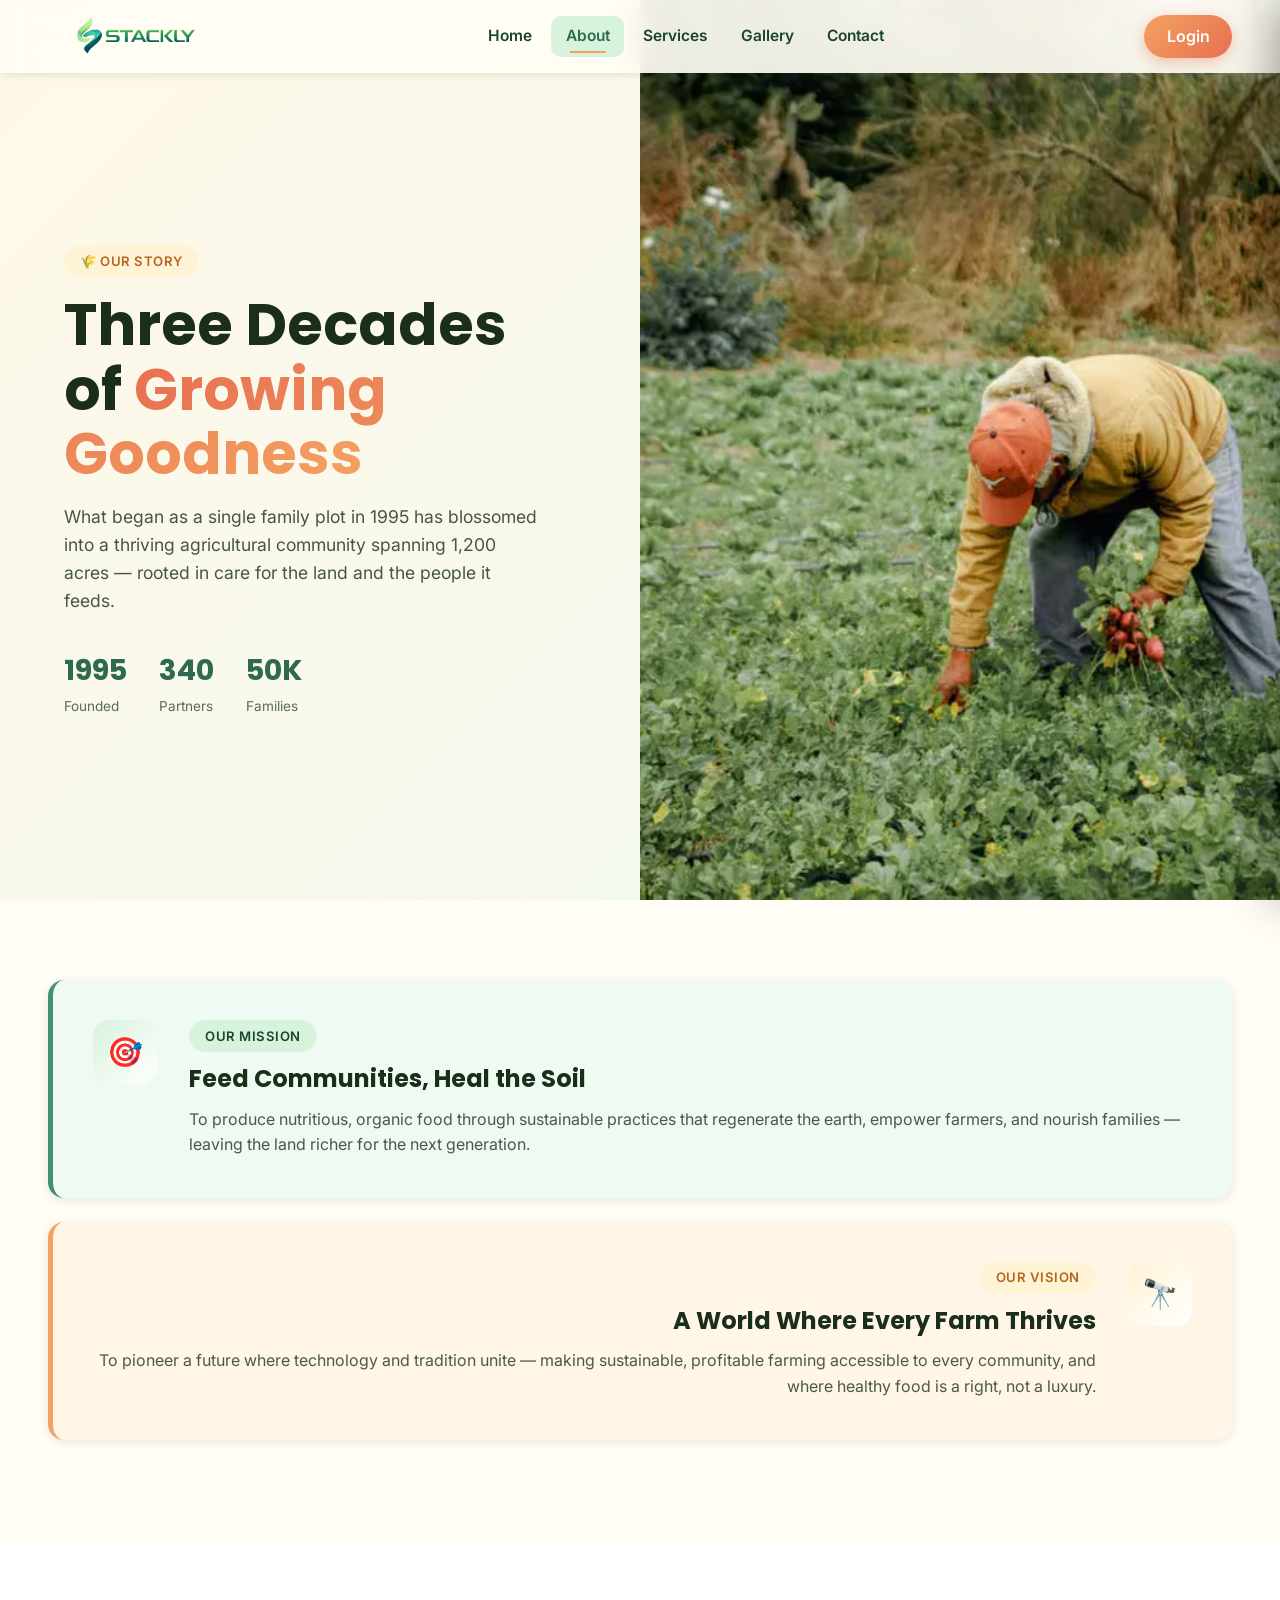
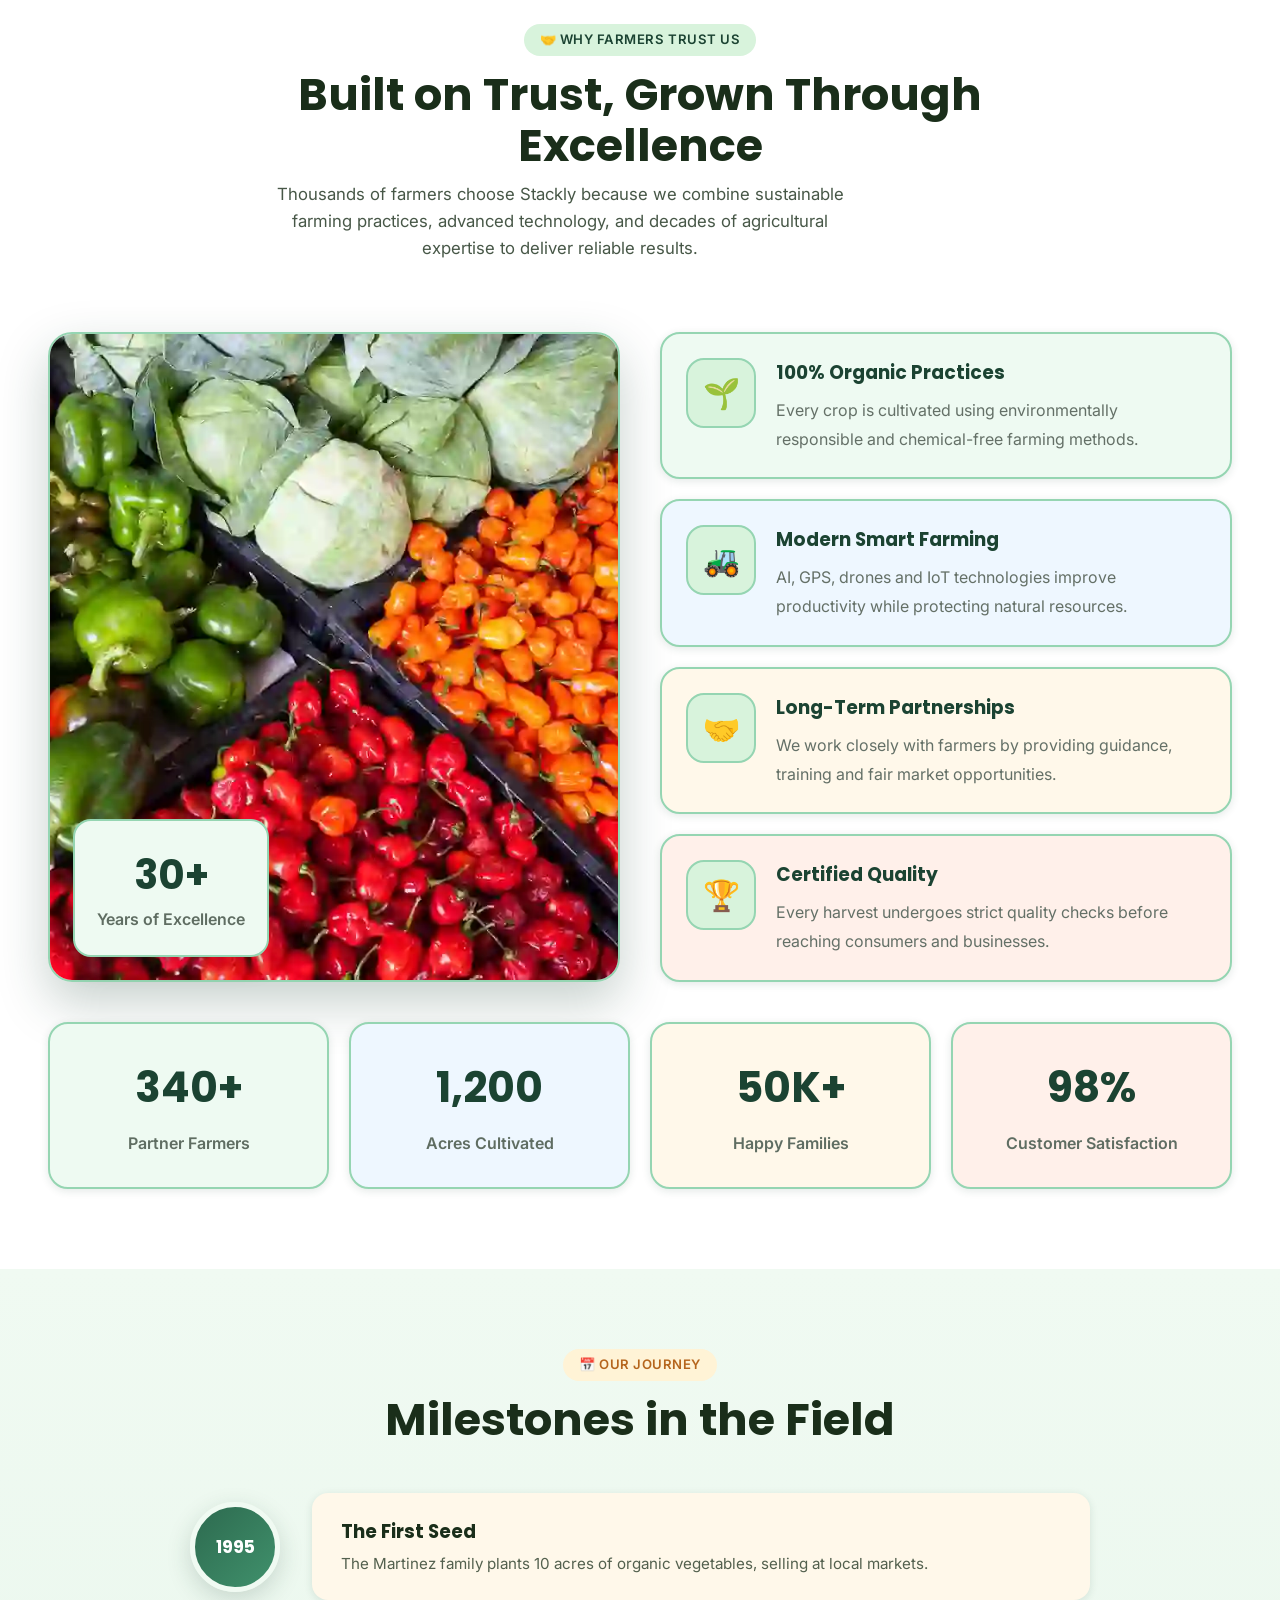
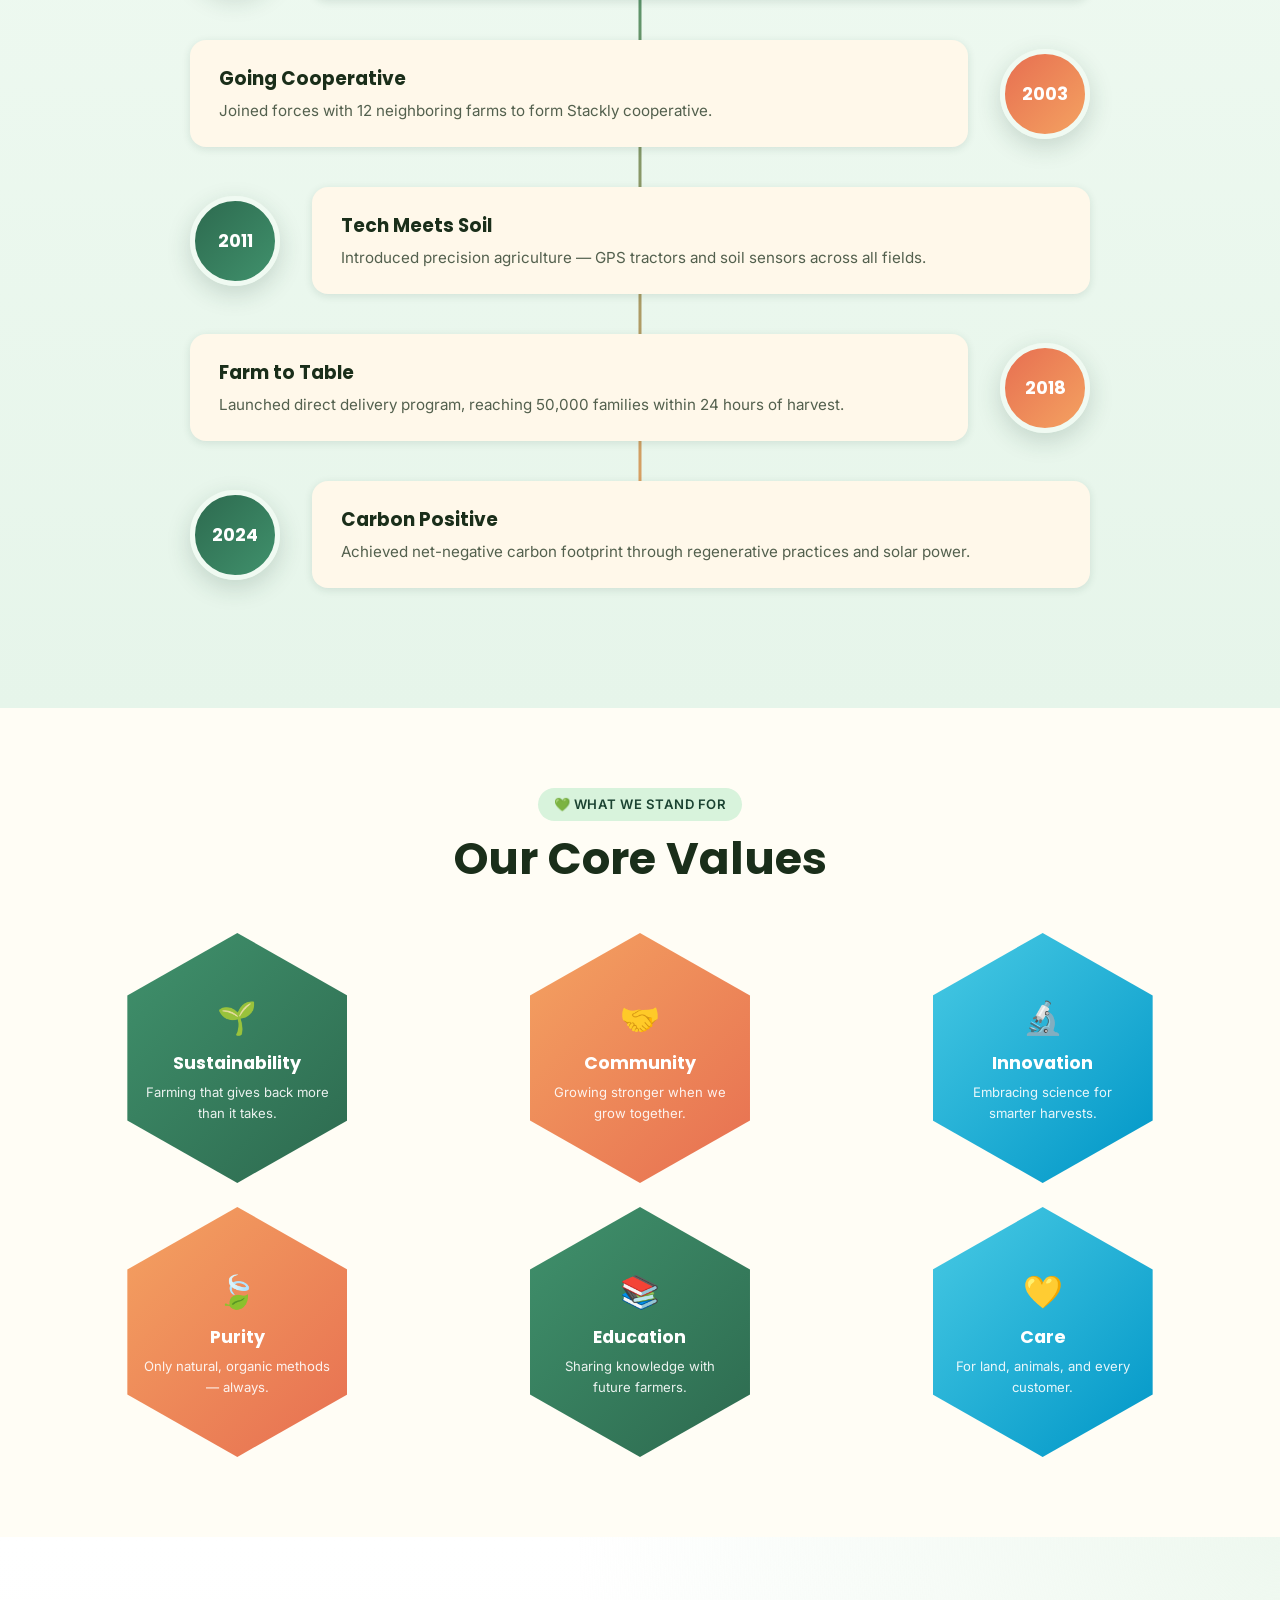
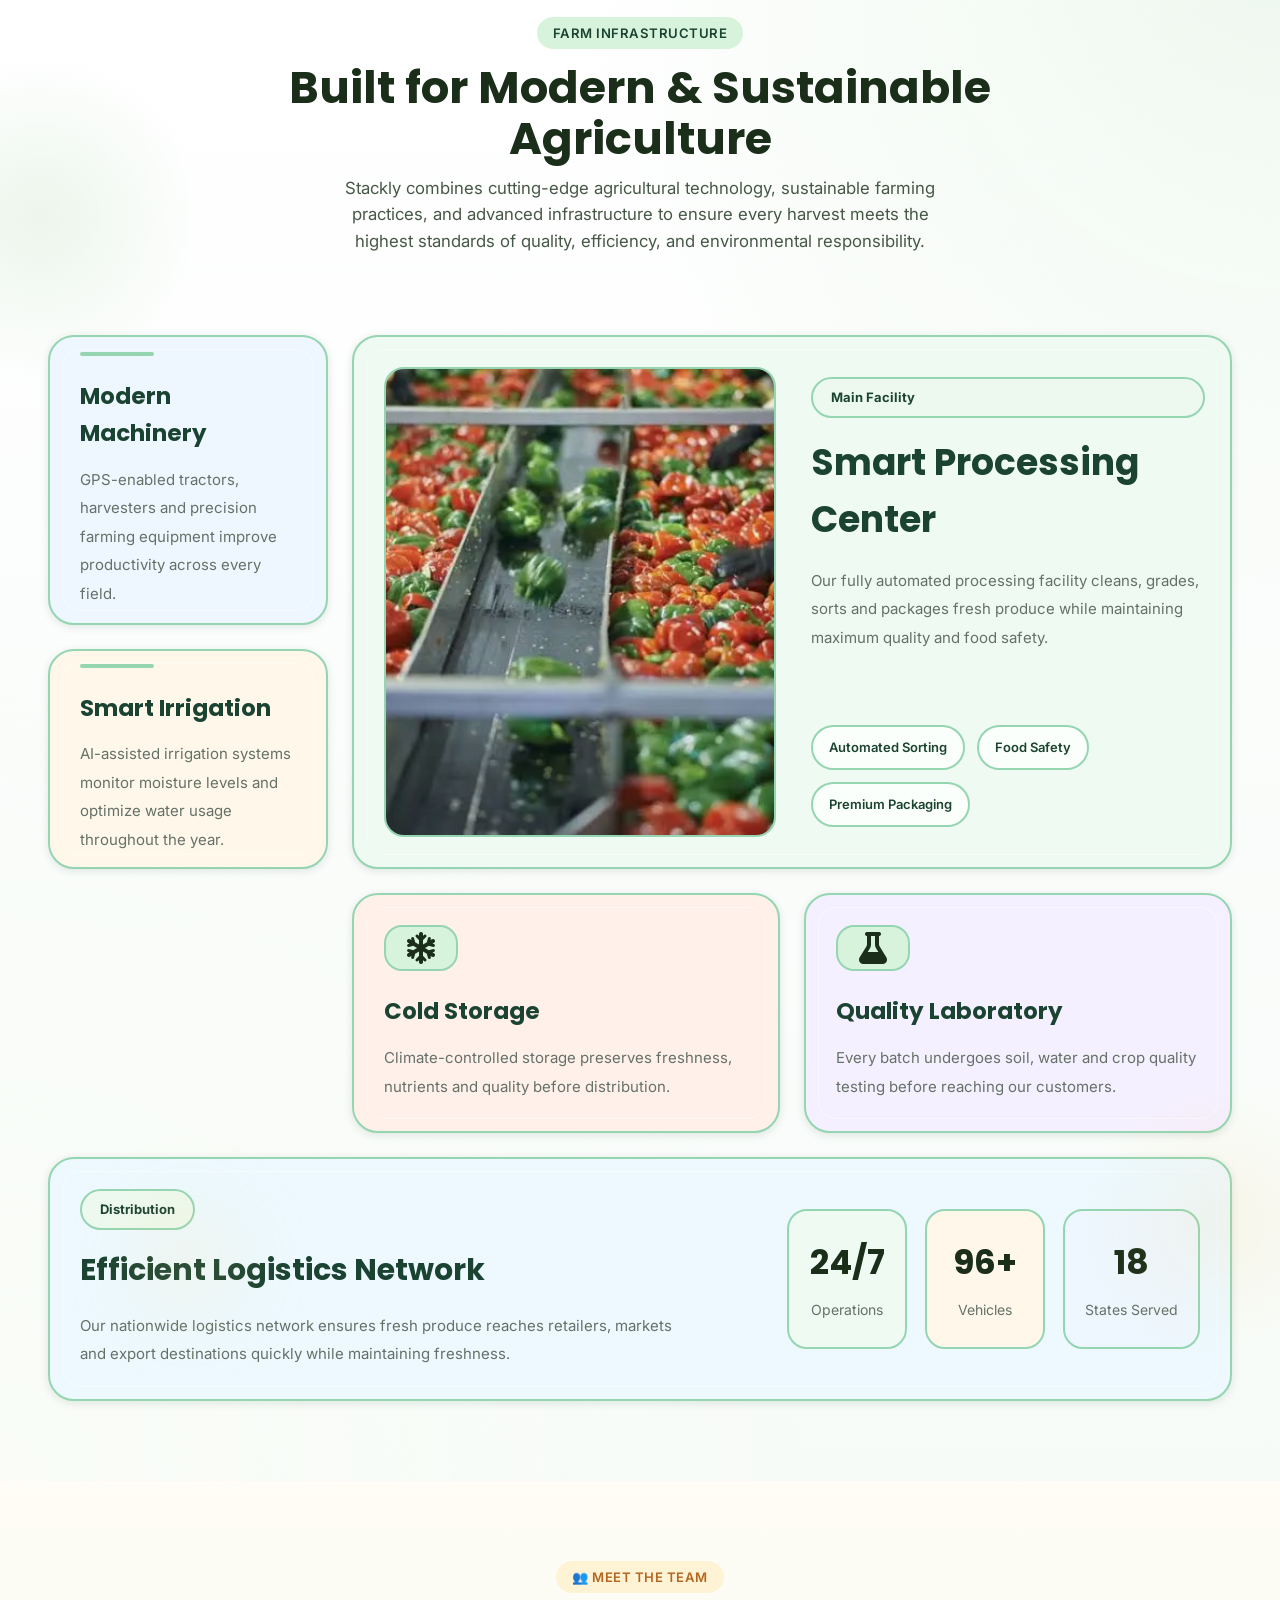
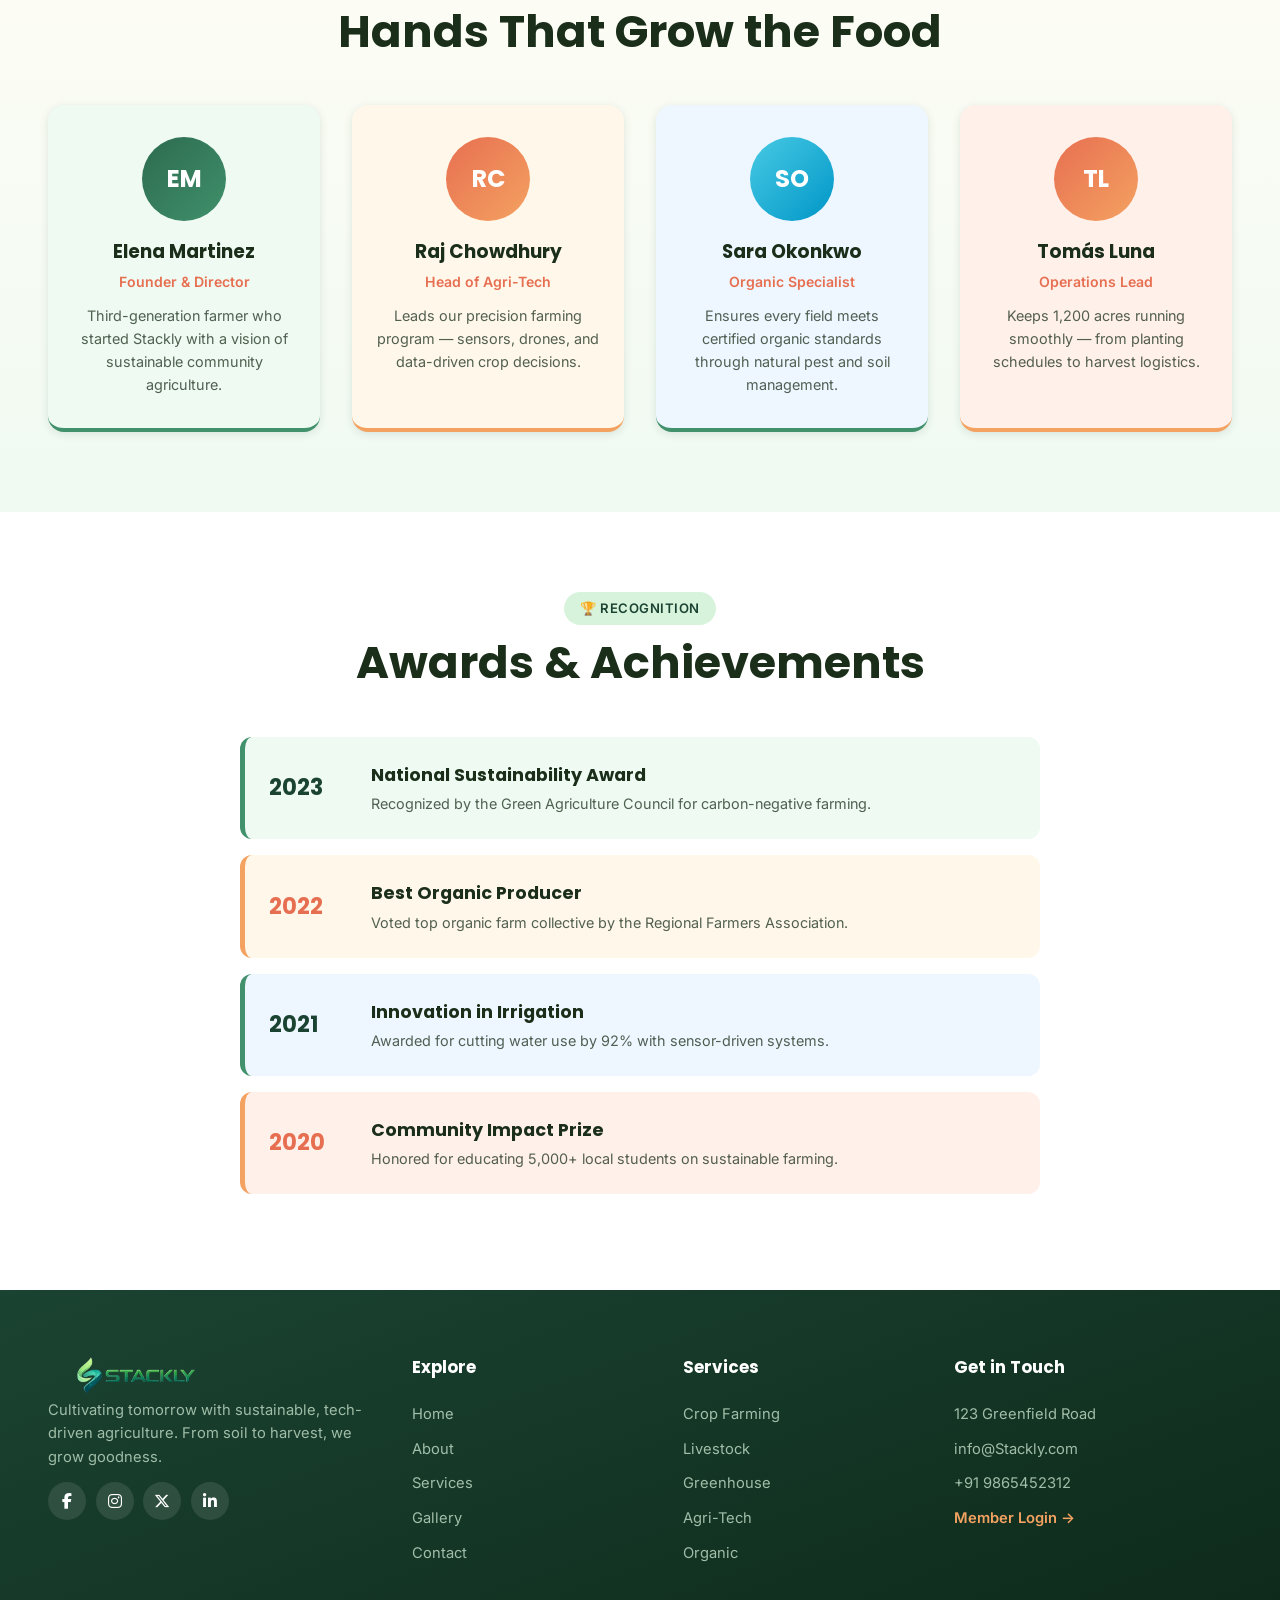
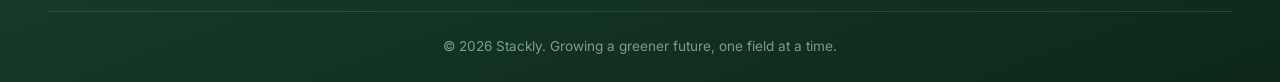
==== commit cea6041b: "." ====
--- a/about.html
+++ b/about.html
@@ -18,7 +18,7 @@
   <!-- ===== NAVBAR ===== -->
   <nav class="navbar">
     <a href="index.html" class="nav-brand">
-    <img src="/images/logoimg.webp" alt="Stackly Logo" class="nav-logo">
+    <img src="images/logoimg.webp" alt="Stackly Logo" class="nav-logo">
 </a>
     <div class="nav-links">
       <a href="index.html" data-nav>Home</a>
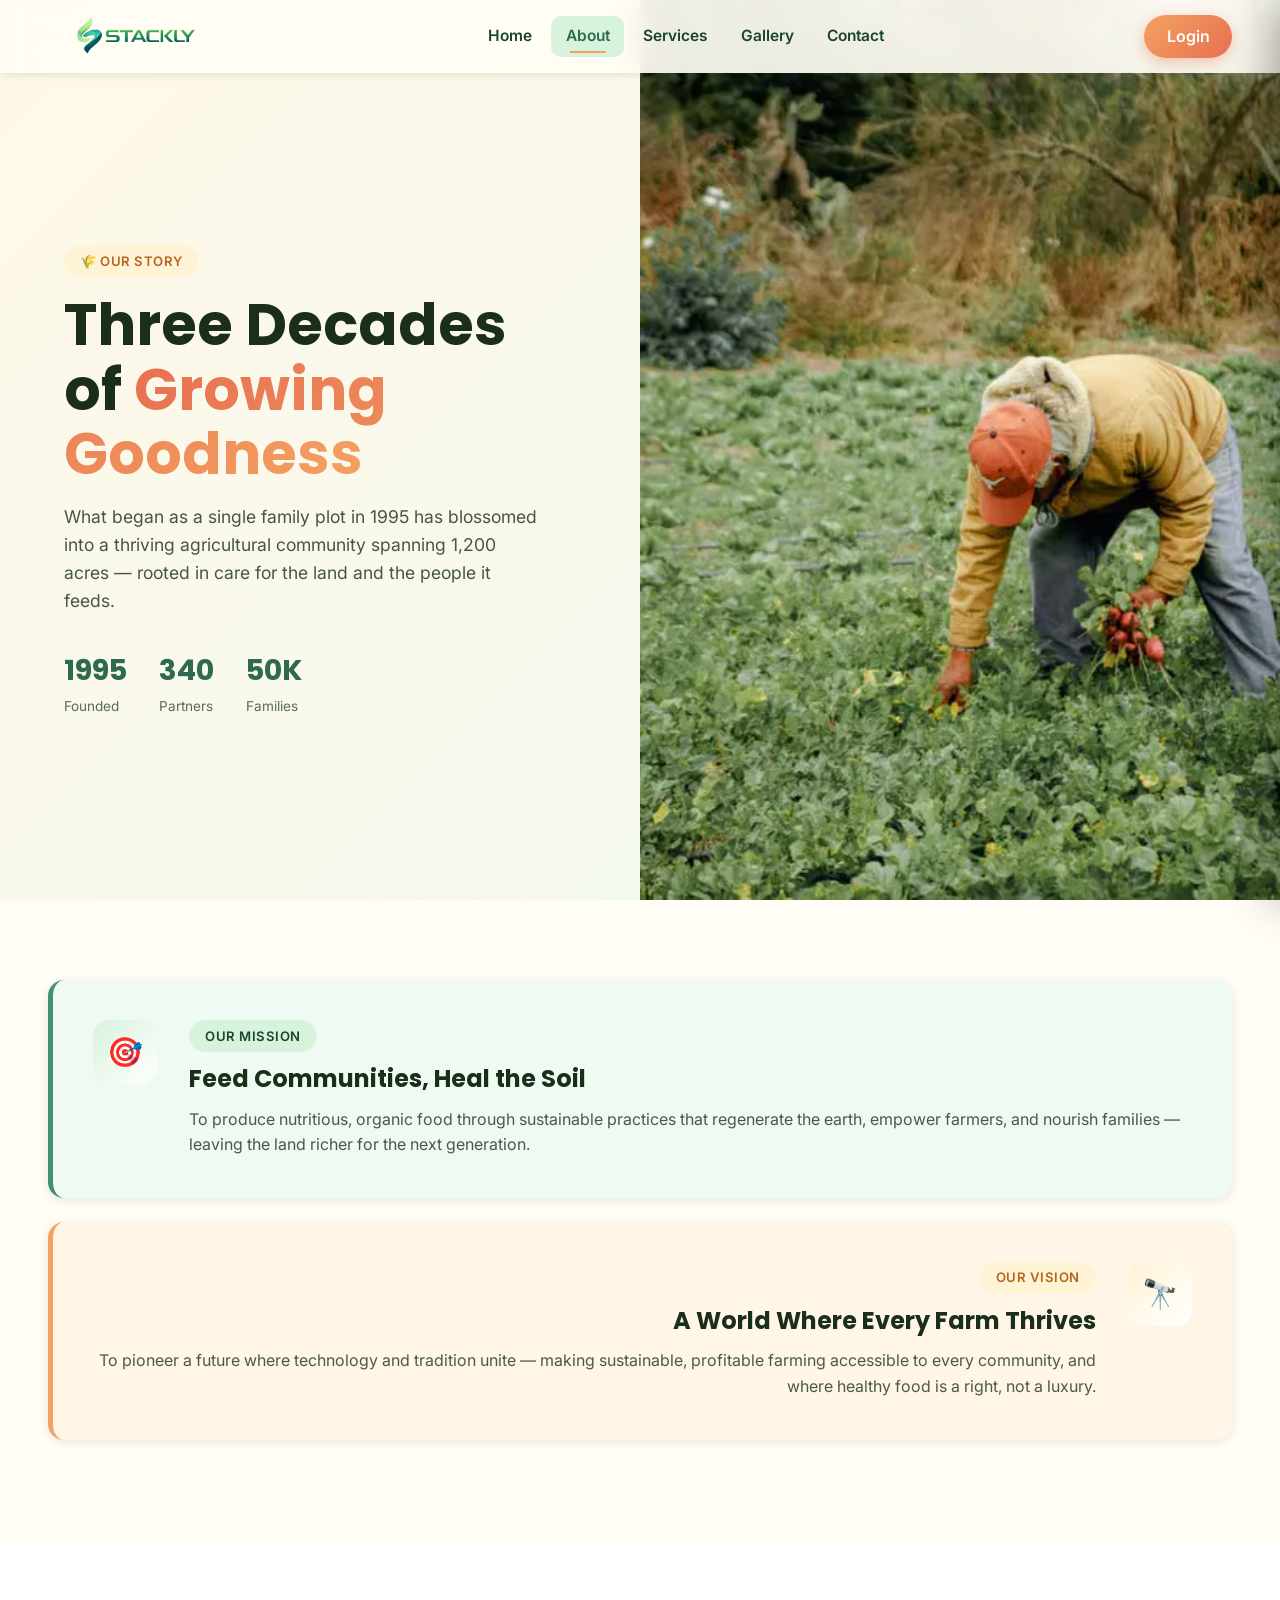
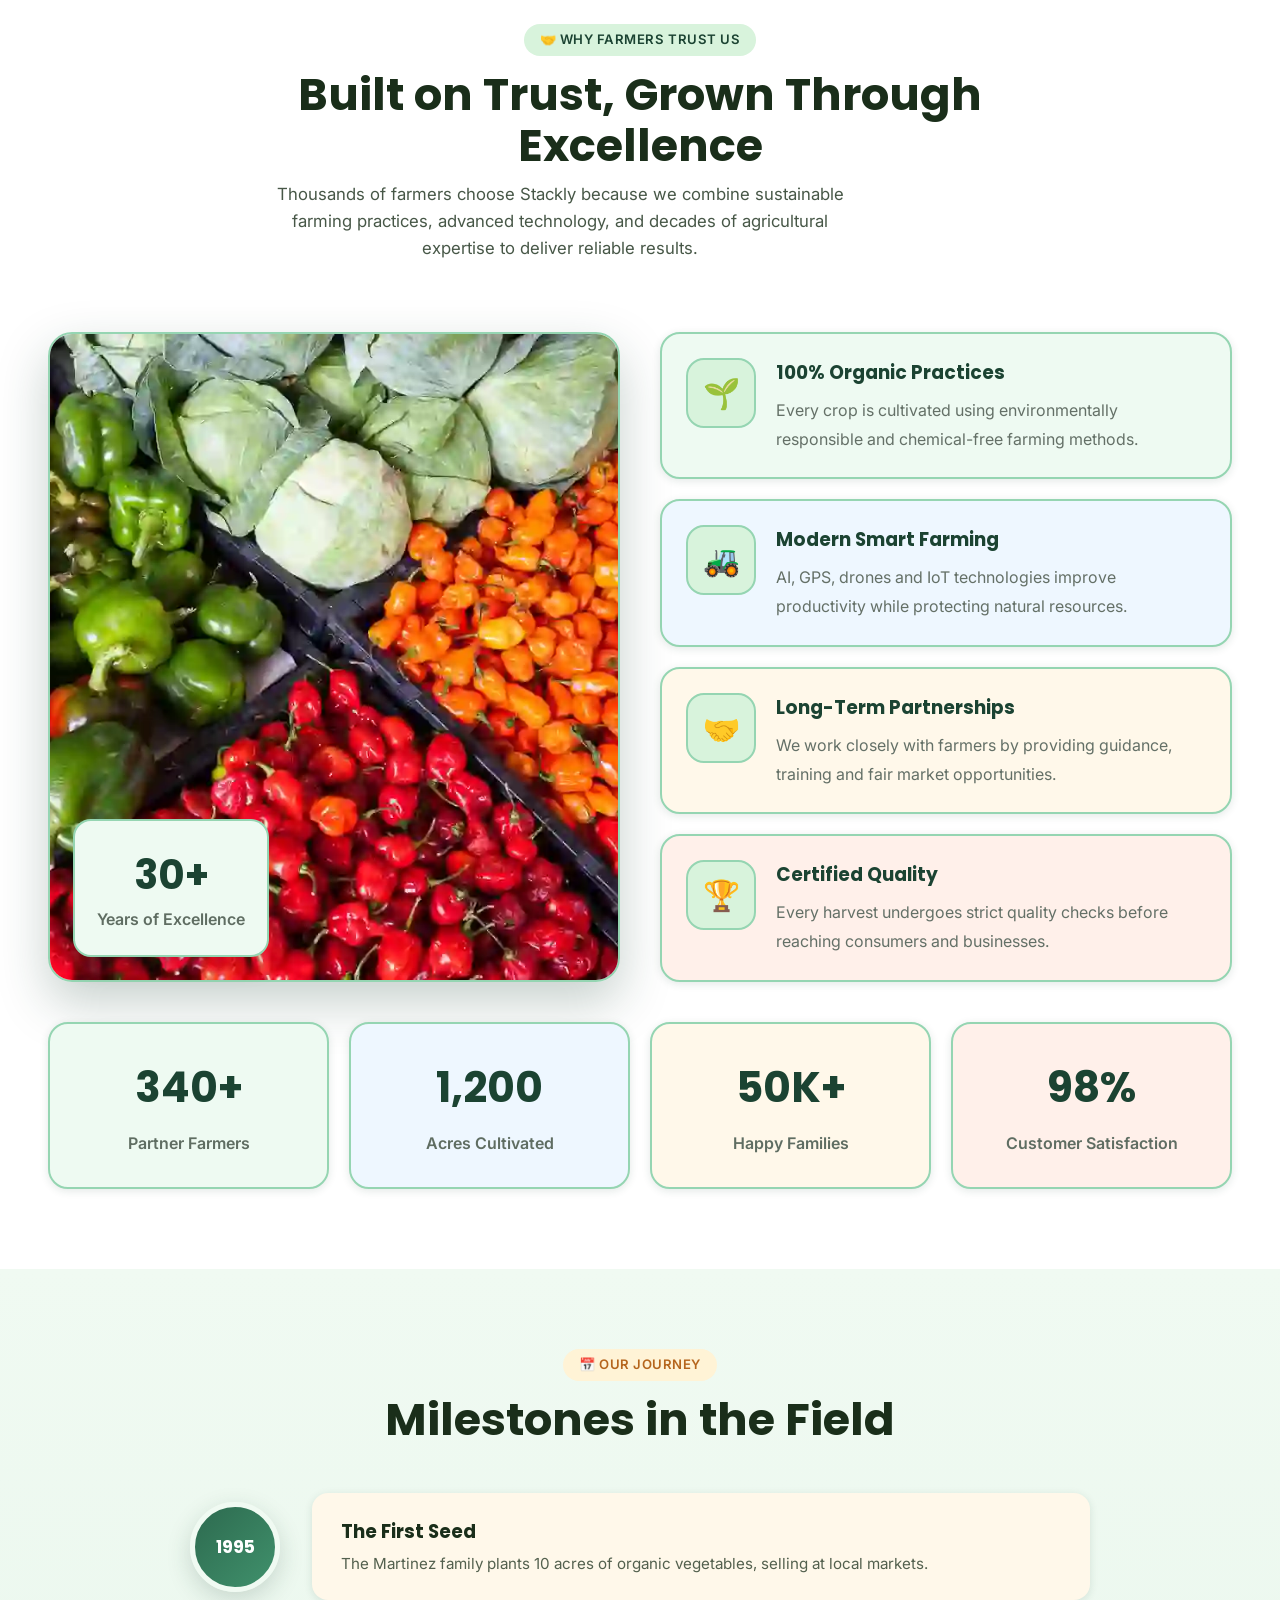
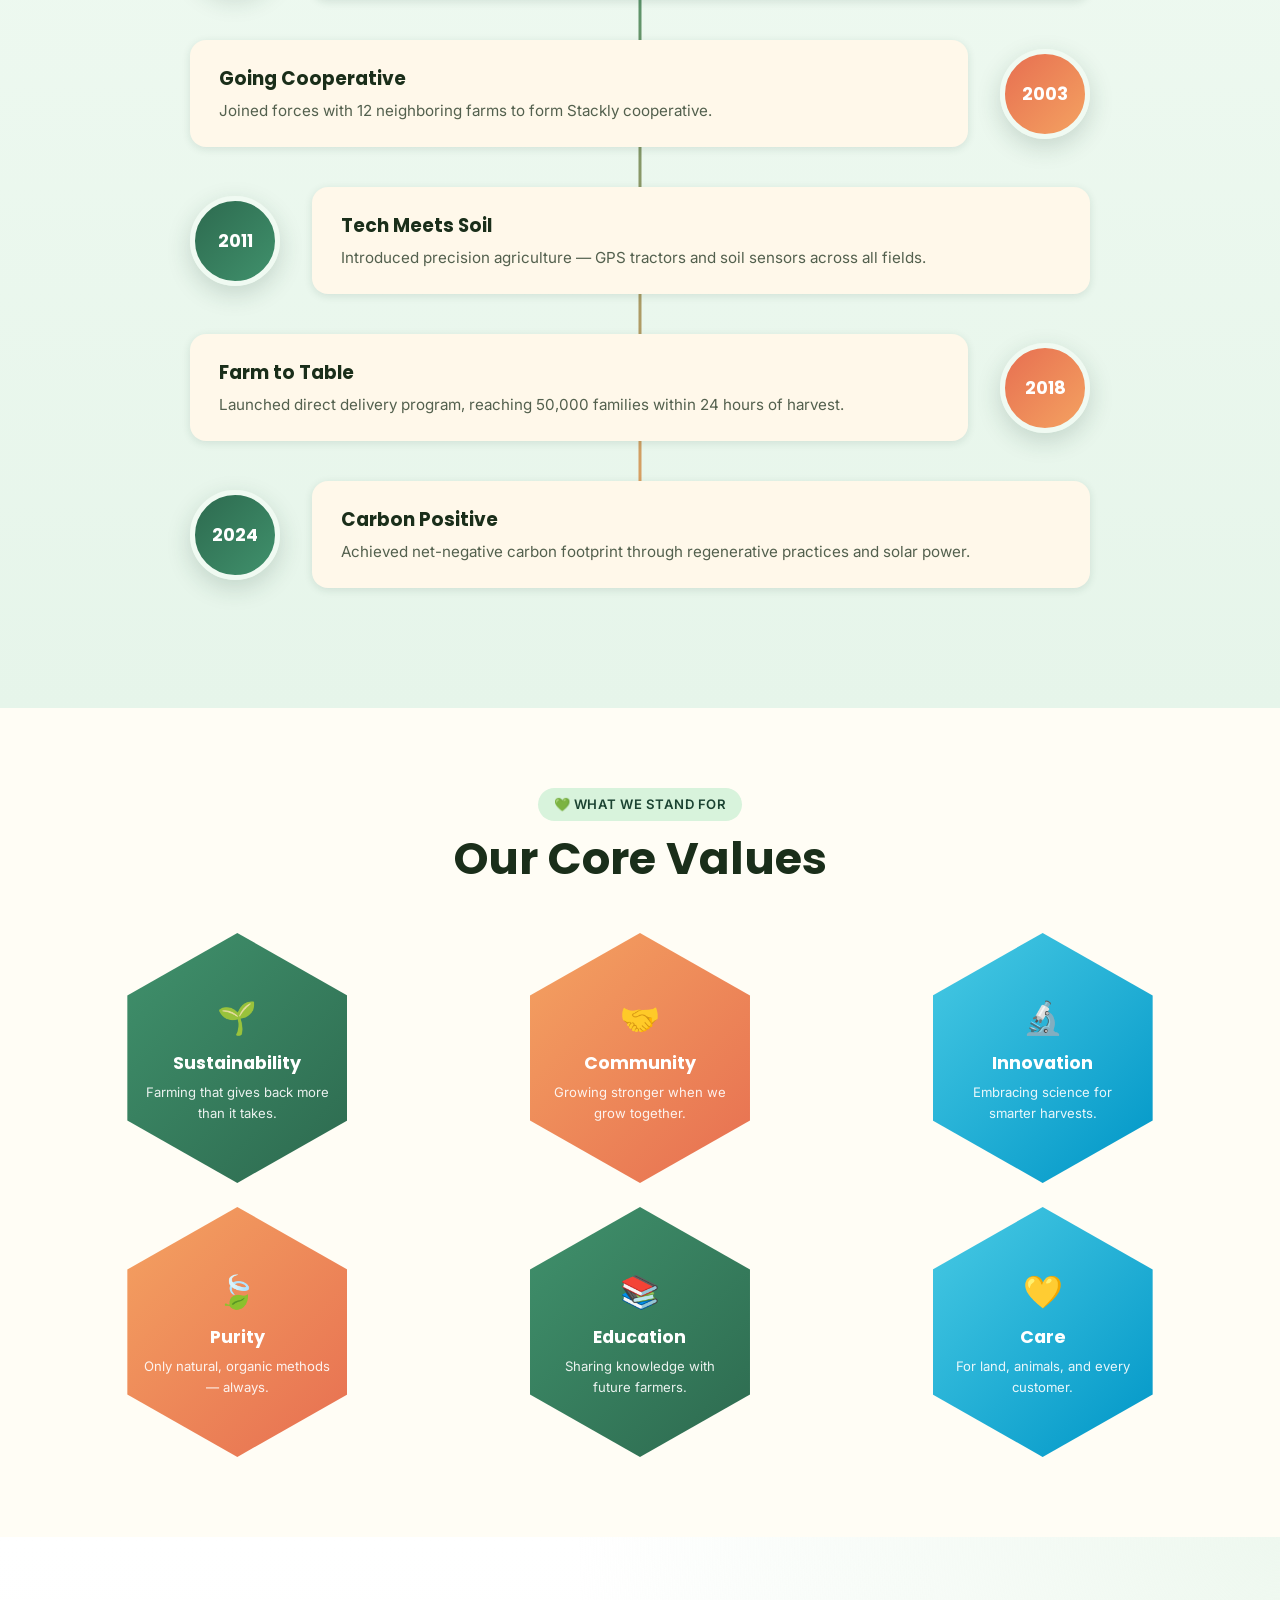
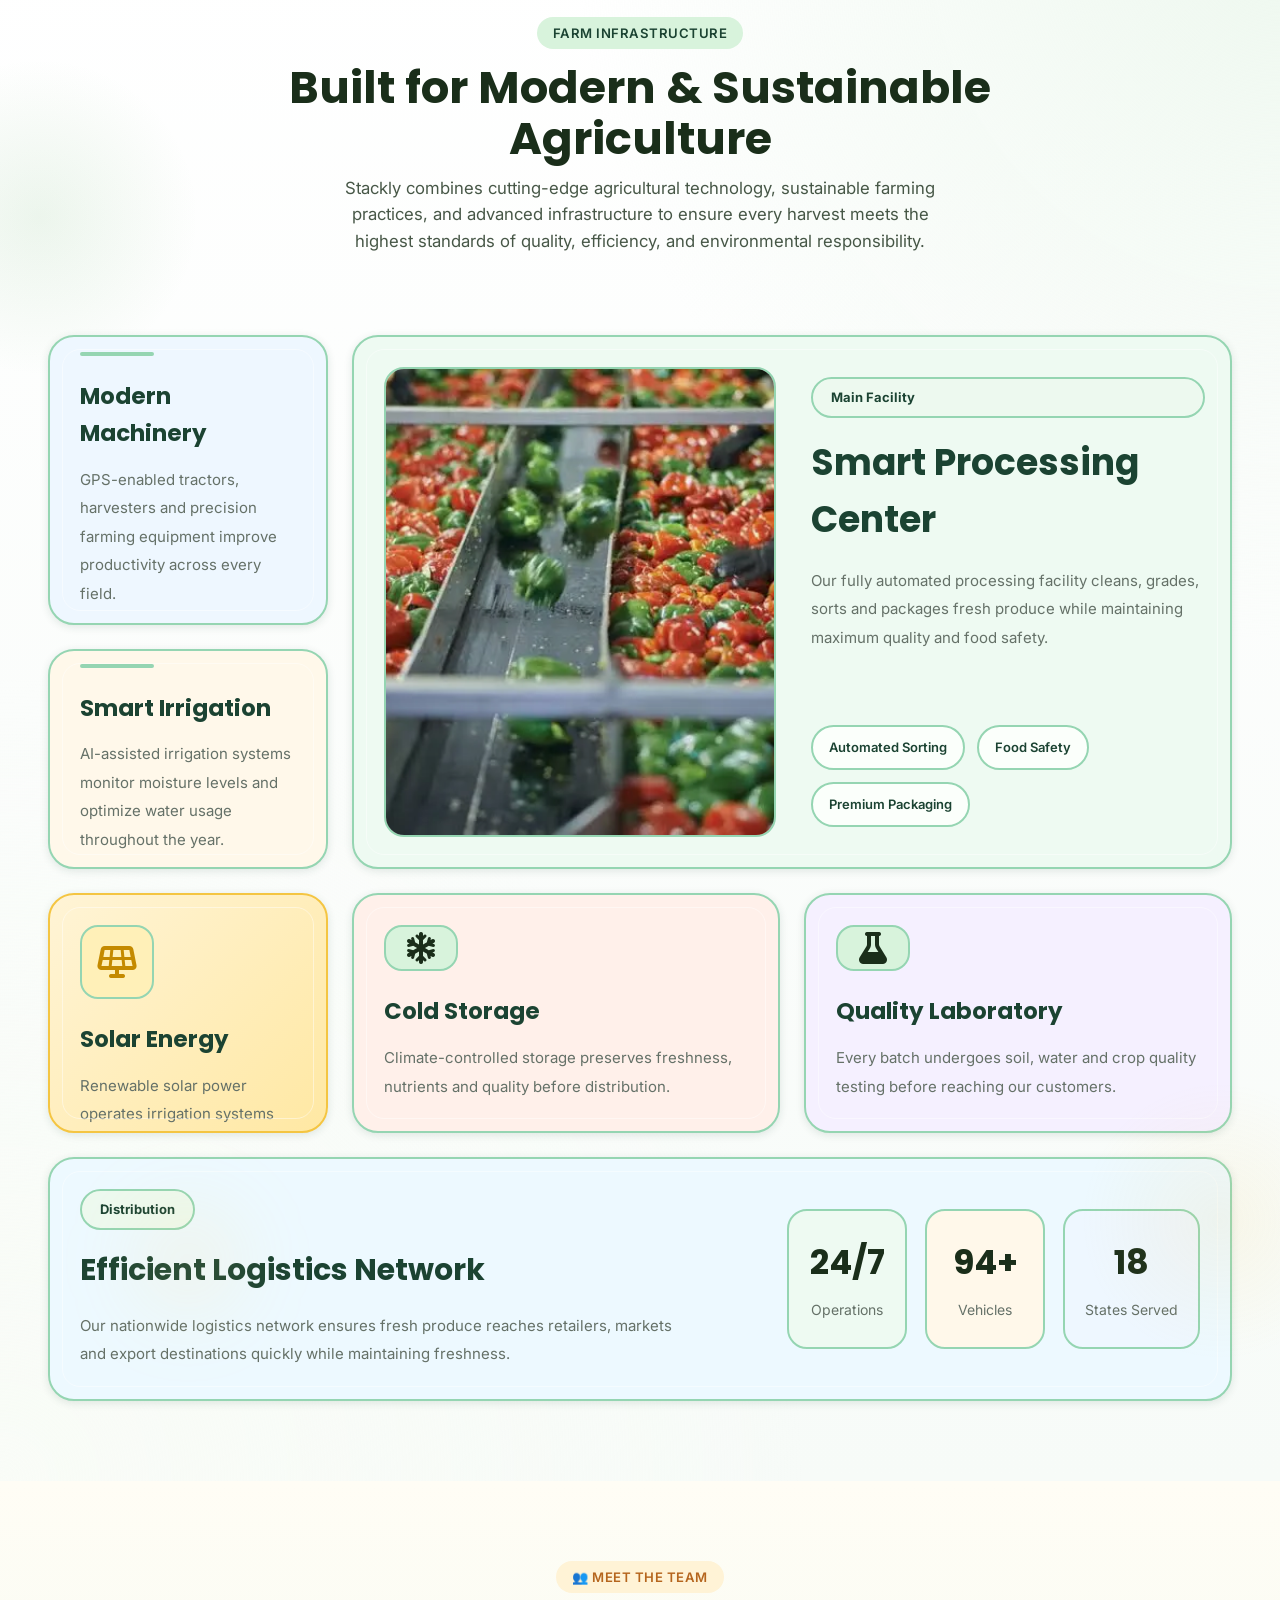
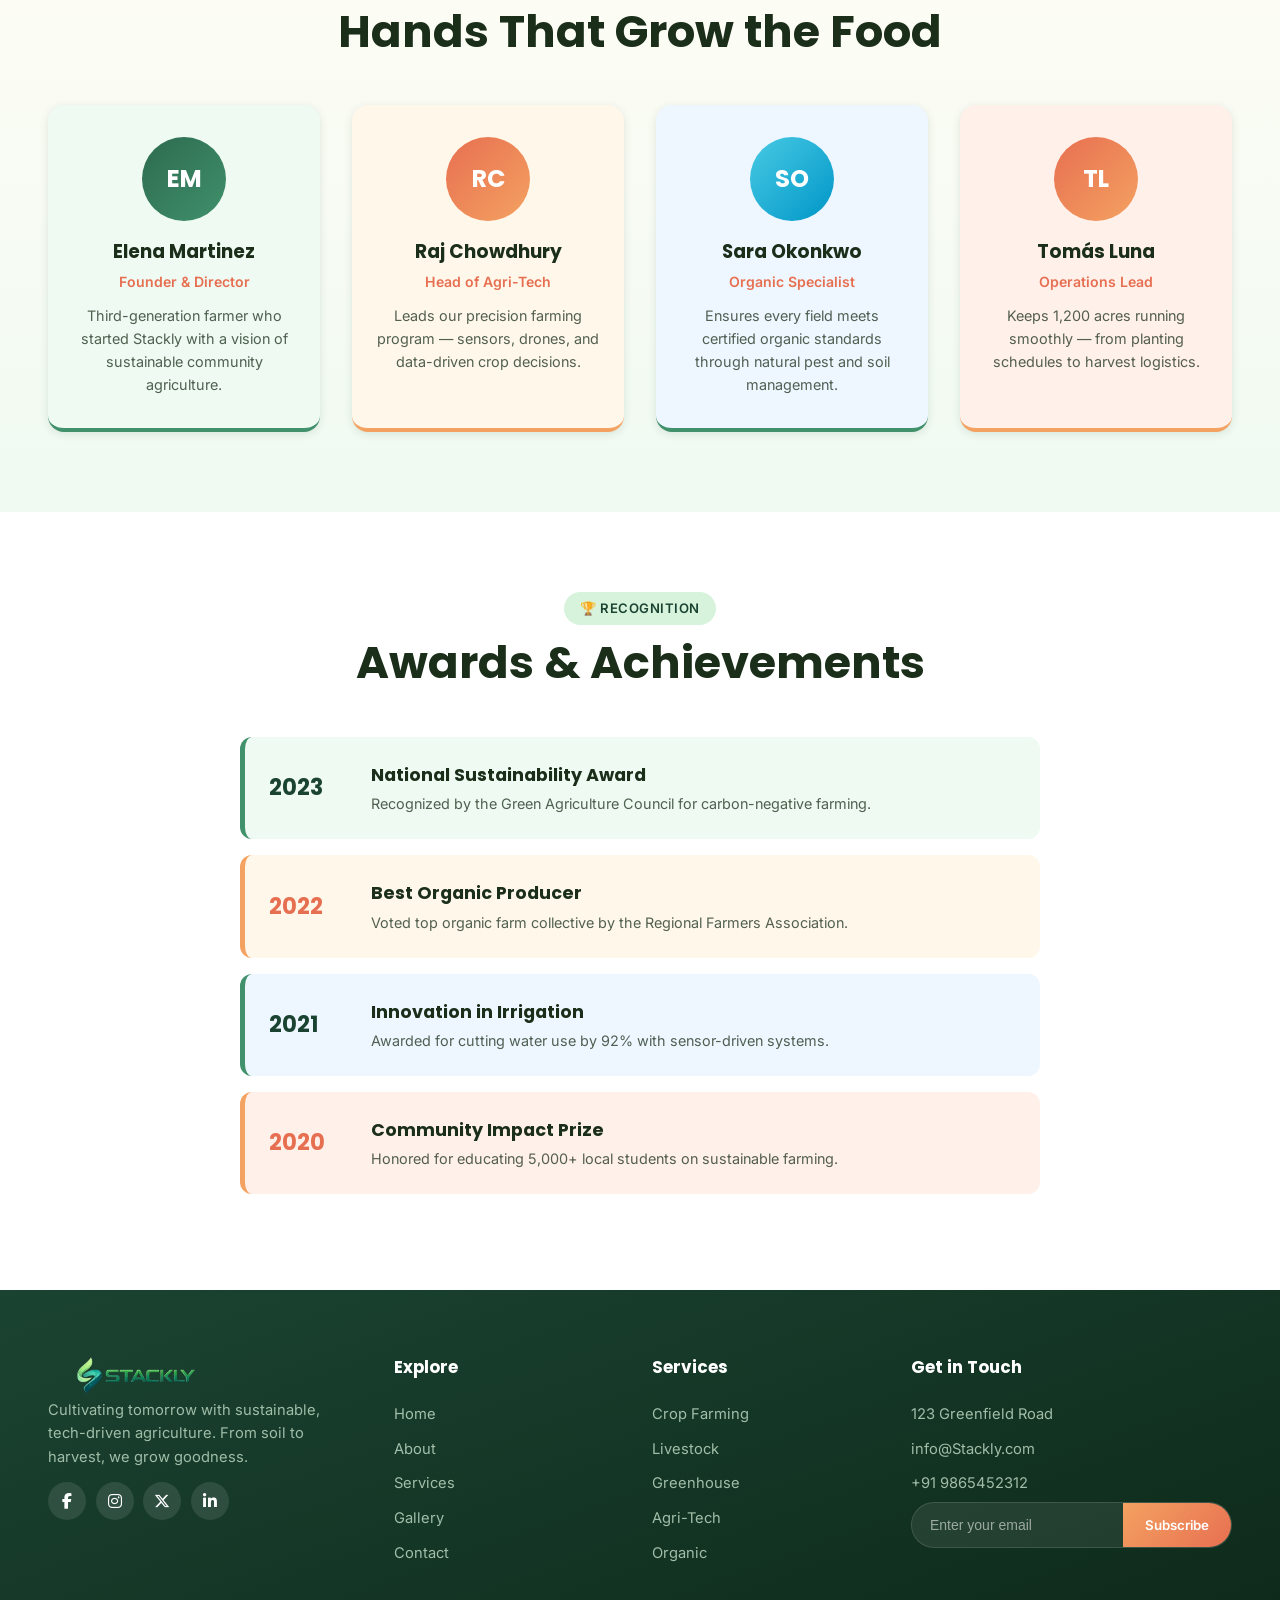
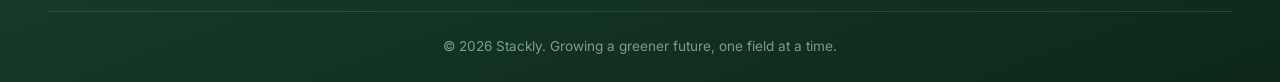
==== commit 606d8cf8: "bug-fix1" ====
--- a/about.html
+++ b/about.html
@@ -430,6 +430,25 @@
 
             </article>
 
+            <!-- Solar Energy -->
+<article class="infra-card solar reveal">
+
+    <div class="infra-icon">
+        <i class="fa-solid fa-solar-panel"></i>
+    </div>
+
+    <h4>
+        Solar Energy
+    </h4>
+
+    <p>
+        Renewable solar power operates irrigation systems and farm facilities,
+        reducing energy costs and supporting sustainable agriculture.
+    </p>
+
+</article>
+            
+
             <!-- Cold Storage -->
 
             <article class="infra-card storage reveal">
@@ -454,6 +473,8 @@
                 </p>
 
             </article>
+
+            
 
             <!-- Quality Lab -->
 
--- a/css/common.css
+++ b/css/common.css
@@ -419,4 +419,104 @@
     .nav-logo{
         width:130px;
     }
+}
+
+/*==================================
+    FOOTER NEWSLETTER
+==================================*/
+
+.footer-newsletter{
+
+    margin-top:20px;
+
+}
+
+.footer-newsletter h4{
+
+    color:#fff;
+
+    font-size:18px;
+
+    margin-bottom:10px;
+
+    font-family:var(--font-head);
+
+}
+
+.footer-newsletter p{
+
+    color:rgba(255,255,255,.75);
+
+    font-size:14px;
+
+    margin-bottom:16px;
+
+    line-height:1.6;
+
+}
+
+.footer-news-form{
+
+    display:flex;
+
+    background:rgba(255,255,255,.08);
+
+    border:1px solid rgba(255,255,255,.12);
+
+    border-radius:50px;
+
+    overflow:hidden;
+
+}
+
+.footer-news-form input{
+
+    flex:1;
+
+    padding:14px 18px;
+
+    border:none;
+
+    outline:none;
+
+    background:transparent;
+
+    color:#fff;
+
+    font-size:14px;
+
+}
+
+.footer-news-form input::placeholder{
+
+    color:rgba(255,255,255,.55);
+
+}
+
+.footer-news-form button{
+
+    padding:0 22px;
+
+    border:none;
+
+    cursor:pointer;
+
+    background:linear-gradient(
+        135deg,
+        var(--sun-gold),
+        var(--sun-amber)
+    );
+
+    color:#fff;
+
+    font-weight:600;
+
+    transition:.35s;
+
+}
+
+.footer-news-form button:hover{
+
+    filter:brightness(1.08);
+
 }
--- a/css/about.css
+++ b/css/about.css
@@ -2489,4 +2489,16 @@
 /* Experience Badge */
 .experience-badge{
     background:#eefaf2;
+}
+
+/* Solar Energy Card */
+
+.solar{
+    background:linear-gradient(135deg,#fff4d6,#ffe8a3);
+    border:2px solid #f4c542;
+}
+
+.solar .infra-icon{
+    background:#fff0b8;
+    color:#c48a00;
 }
